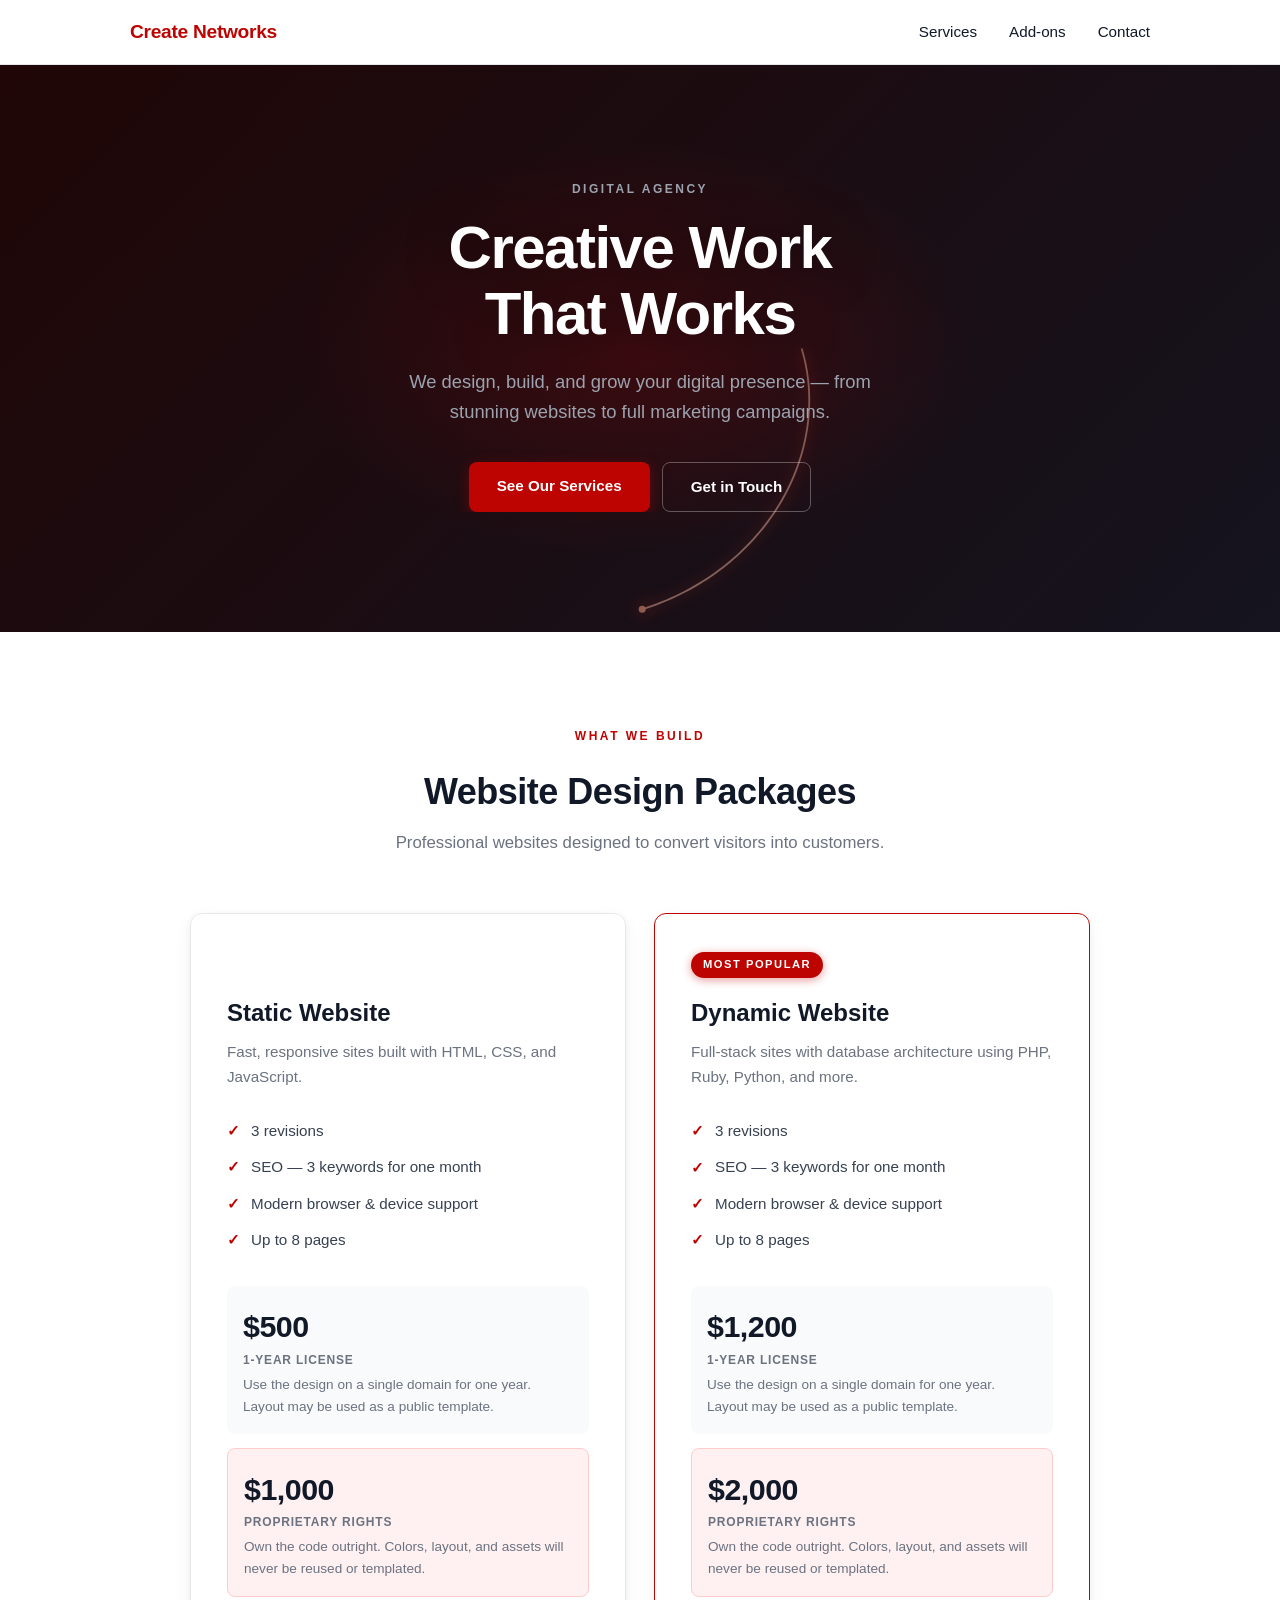
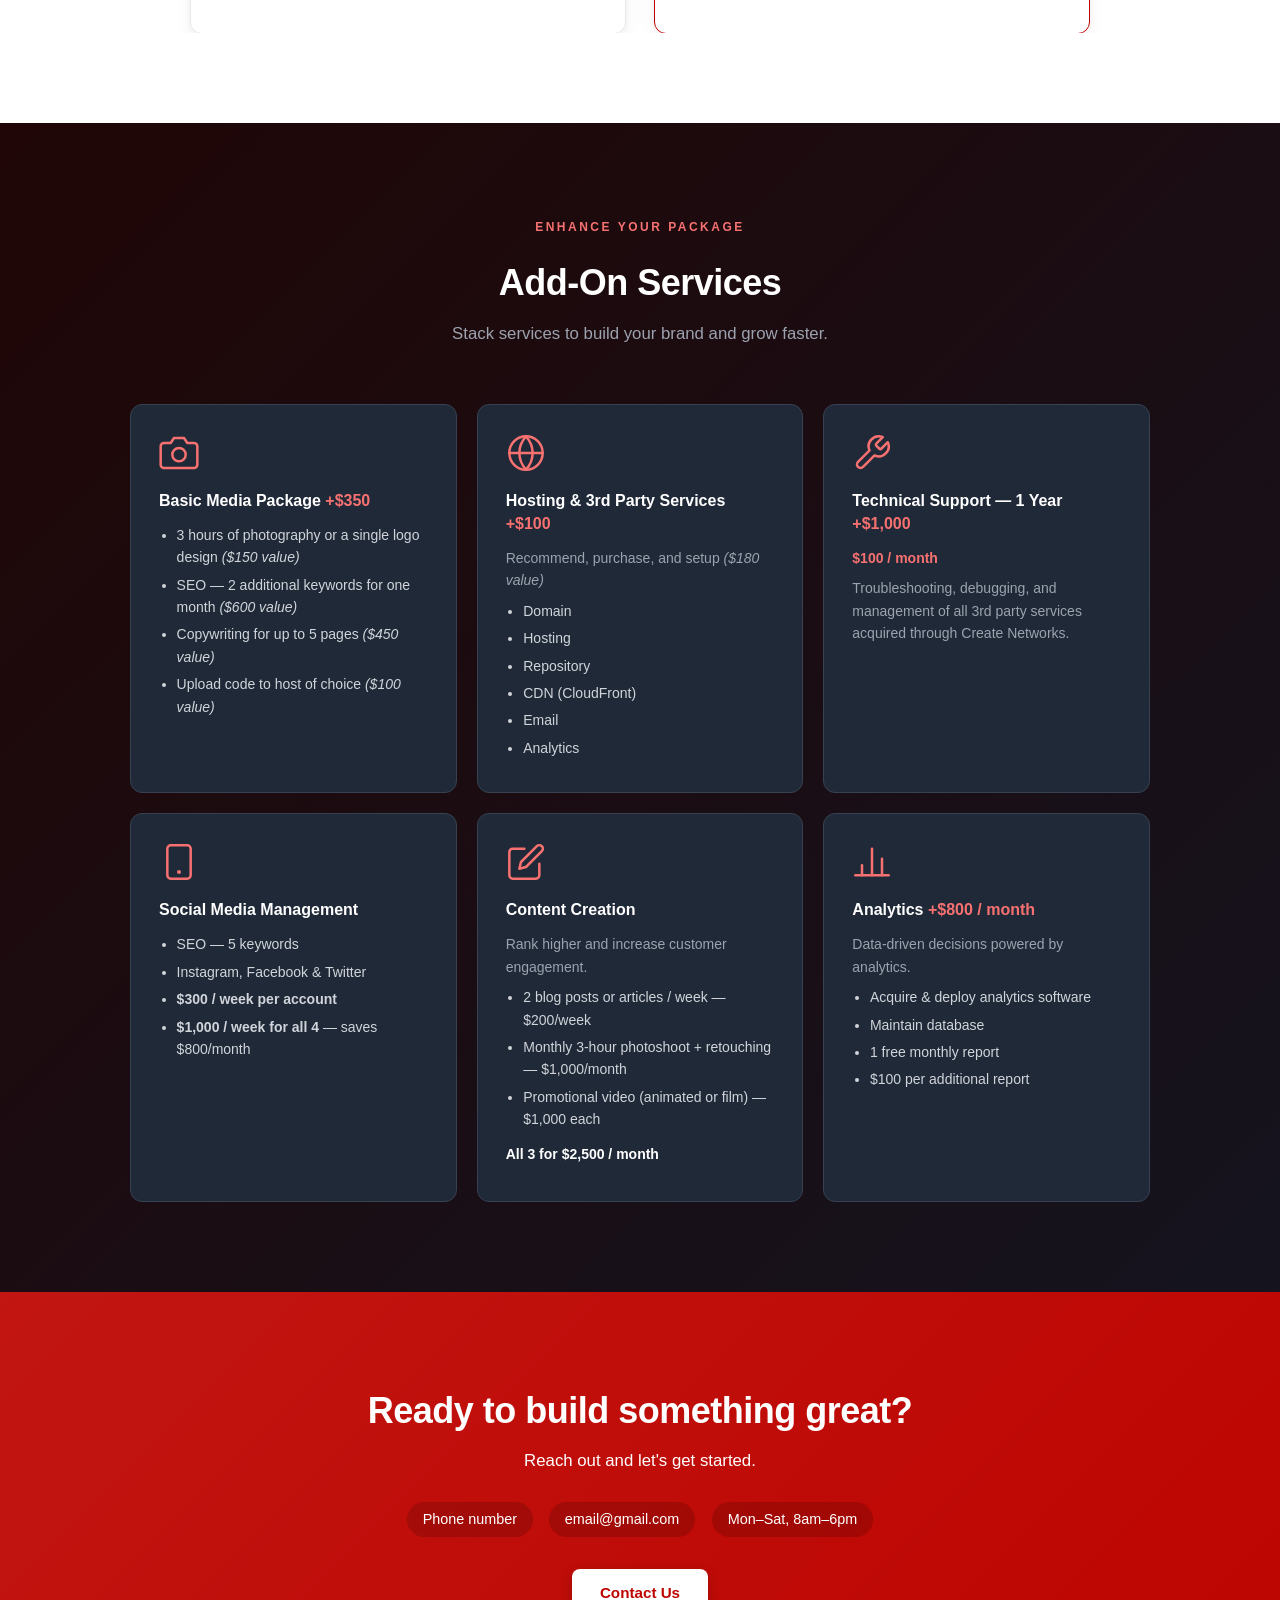
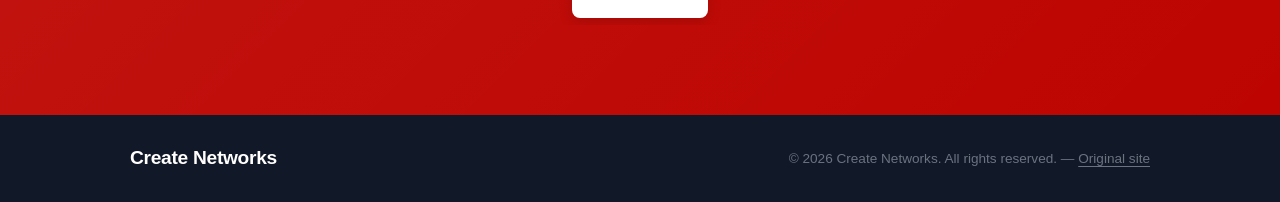
==== index.html @ 80320fed "Add Fibonacci spiral animation to hero and match gradient on add-ons - Canvas spiral draws arc by ar" ====
<!DOCTYPE html>
<html lang="en">

<head>
  <meta charset="UTF-8">
  <meta name="viewport" content="width=device-width, initial-scale=1.0">
  <meta http-equiv="X-UA-Compatible" content="ie=edge">
  <link rel="stylesheet" href="utilities.css">
  <link rel="stylesheet" href="style.css">
  <title>Create Networks</title>
</head>

<body>

  <!-- Nav -->
  <nav class="navbar">
    <div class="container nav-inner">
      <a href="#" class="logo">Create Networks</a>
      <ul class="nav-links">
        <li><a href="#services">Services</a></li>
        <li><a href="#addons">Add-ons</a></li>
        <li><a href="#contact">Contact</a></li>
      </ul>
    </div>
  </nav>

  <!-- Hero -->
  <section class="hero">
    <canvas id="spiral-canvas" aria-hidden="true"></canvas>
    <div class="container hero-inner">
      <p class="eyebrow">Digital Agency</p>
      <h1>Creative Work<br>That Works</h1>
      <p class="hero-sub">We design, build, and grow your digital presence — from stunning websites to full marketing campaigns.</p>
      <div class="hero-actions">
        <a href="#services" class="btn btn-primary">See Our Services</a>
        <a href="#contact" class="btn btn-ghost">Get in Touch</a>
      </div>
    </div>
  </section>

  <!-- Services -->
  <section id="services" class="section">
    <div class="container">
      <div class="section-header reveal">
        <p class="eyebrow red">What We Build</p>
        <h2>Website Design Packages</h2>
        <p class="section-sub">Professional websites designed to convert visitors into customers.</p>
      </div>
      <div class="pricing-grid">

        <div class="pricing-card reveal d1">
          <div class="pricing-badge">Starter</div>
          <h3>Static Website</h3>
          <p class="pricing-desc">Fast, responsive sites built with HTML, CSS, and JavaScript.</p>
          <ul class="feature-list">
            <li>3 revisions</li>
            <li>SEO — 3 keywords for one month</li>
            <li>Modern browser &amp; device support</li>
            <li>Up to 8 pages</li>
          </ul>
          <div class="pricing-options">
            <div class="pricing-option">
              <span class="price">$500</span>
              <span class="price-label">1-Year License</span>
              <p>Use the design on a single domain for one year. Layout may be used as a public template.</p>
            </div>
            <div class="pricing-option highlight">
              <span class="price">$1,000</span>
              <span class="price-label">Proprietary Rights</span>
              <p>Own the code outright. Colors, layout, and assets will never be reused or templated.</p>
            </div>
          </div>
        </div>

        <div class="pricing-card featured-card reveal d2">
          <div class="pricing-badge featured-badge">Most Popular</div>
          <h3>Dynamic Website</h3>
          <p class="pricing-desc">Full-stack sites with database architecture using PHP, Ruby, Python, and more.</p>
          <ul class="feature-list">
            <li>3 revisions</li>
            <li>SEO — 3 keywords for one month</li>
            <li>Modern browser &amp; device support</li>
            <li>Up to 8 pages</li>
          </ul>
          <div class="pricing-options">
            <div class="pricing-option">
              <span class="price">$1,200</span>
              <span class="price-label">1-Year License</span>
              <p>Use the design on a single domain for one year. Layout may be used as a public template.</p>
            </div>
            <div class="pricing-option highlight">
              <span class="price">$2,000</span>
              <span class="price-label">Proprietary Rights</span>
              <p>Own the code outright. Colors, layout, and assets will never be reused or templated.</p>
            </div>
          </div>
        </div>

      </div>
    </div>
  </section>

  <!-- Add-ons -->
  <section id="addons" class="section section-dark">
    <div class="container">
      <div class="section-header reveal">
        <p class="eyebrow muted">Enhance Your Package</p>
        <h2>Add-On Services</h2>
        <p class="section-sub muted">Stack services to build your brand and grow faster.</p>
      </div>
      <div class="addons-grid">

        <div class="addon-card reveal d1">
          <div class="addon-icon">
            <svg xmlns="http://www.w3.org/2000/svg" viewBox="0 0 24 24" fill="none" stroke="currentColor" stroke-width="1.5" stroke-linecap="round" stroke-linejoin="round"><path d="M23 19a2 2 0 0 1-2 2H3a2 2 0 0 1-2-2V8a2 2 0 0 1 2-2h4l2-3h6l2 3h4a2 2 0 0 1 2 2z"/><circle cx="12" cy="13" r="4"/></svg>
          </div>
          <h3>Basic Media Package <span class="addon-price">+$350</span></h3>
          <ul>
            <li>3 hours of photography or a single logo design <em>($150 value)</em></li>
            <li>SEO — 2 additional keywords for one month <em>($600 value)</em></li>
            <li>Copywriting for up to 5 pages <em>($450 value)</em></li>
            <li>Upload code to host of choice <em>($100 value)</em></li>
          </ul>
        </div>

        <div class="addon-card reveal d2">
          <div class="addon-icon">
            <svg xmlns="http://www.w3.org/2000/svg" viewBox="0 0 24 24" fill="none" stroke="currentColor" stroke-width="1.5" stroke-linecap="round" stroke-linejoin="round"><circle cx="12" cy="12" r="10"/><line x1="2" y1="12" x2="22" y2="12"/><path d="M12 2a15.3 15.3 0 0 1 4 10 15.3 15.3 0 0 1-4 10 15.3 15.3 0 0 1-4-10 15.3 15.3 0 0 1 4-10z"/></svg>
          </div>
          <h3>Hosting &amp; 3rd Party Services <span class="addon-price">+$100</span></h3>
          <p>Recommend, purchase, and setup <em>($180 value)</em></p>
          <ul>
            <li>Domain</li>
            <li>Hosting</li>
            <li>Repository</li>
            <li>CDN (CloudFront)</li>
            <li>Email</li>
            <li>Analytics</li>
          </ul>
        </div>

        <div class="addon-card reveal d3">
          <div class="addon-icon">
            <svg xmlns="http://www.w3.org/2000/svg" viewBox="0 0 24 24" fill="none" stroke="currentColor" stroke-width="1.5" stroke-linecap="round" stroke-linejoin="round"><path d="M14.7 6.3a1 1 0 0 0 0 1.4l1.6 1.6a1 1 0 0 0 1.4 0l3.77-3.77a6 6 0 0 1-7.94 7.94l-6.91 6.91a2.12 2.12 0 0 1-3-3l6.91-6.91a6 6 0 0 1 7.94-7.94l-3.76 3.76z"/></svg>
          </div>
          <h3>Technical Support — 1 Year <span class="addon-price">+$1,000</span></h3>
          <p class="addon-note">$100 / month</p>
          <p>Troubleshooting, debugging, and management of all 3rd party services acquired through Create Networks.</p>
        </div>

        <div class="addon-card reveal d4">
          <div class="addon-icon">
            <svg xmlns="http://www.w3.org/2000/svg" viewBox="0 0 24 24" fill="none" stroke="currentColor" stroke-width="1.5" stroke-linecap="round" stroke-linejoin="round"><rect x="5" y="2" width="14" height="20" rx="2" ry="2"/><line x1="12" y1="18" x2="12.01" y2="18" stroke-width="2.5"/></svg>
          </div>
          <h3>Social Media Management</h3>
          <ul>
            <li>SEO — 5 keywords</li>
            <li>Instagram, Facebook &amp; Twitter</li>
            <li><strong>$300 / week per account</strong></li>
            <li><strong>$1,000 / week for all 4</strong> — saves $800/month</li>
          </ul>
        </div>

        <div class="addon-card reveal d5">
          <div class="addon-icon">
            <svg xmlns="http://www.w3.org/2000/svg" viewBox="0 0 24 24" fill="none" stroke="currentColor" stroke-width="1.5" stroke-linecap="round" stroke-linejoin="round"><path d="M11 4H4a2 2 0 0 0-2 2v14a2 2 0 0 0 2 2h14a2 2 0 0 0 2-2v-7"/><path d="M18.5 2.5a2.121 2.121 0 0 1 3 3L12 15l-4 1 1-4 9.5-9.5z"/></svg>
          </div>
          <h3>Content Creation</h3>
          <p>Rank higher and increase customer engagement.</p>
          <ul>
            <li>2 blog posts or articles / week — $200/week</li>
            <li>Monthly 3-hour photoshoot + retouching — $1,000/month</li>
            <li>Promotional video (animated or film) — $1,000 each</li>
          </ul>
          <p class="addon-bundle">All 3 for $2,500 / month</p>
        </div>

        <div class="addon-card reveal d6">
          <div class="addon-icon">
            <svg xmlns="http://www.w3.org/2000/svg" viewBox="0 0 24 24" fill="none" stroke="currentColor" stroke-width="1.5" stroke-linecap="round" stroke-linejoin="round"><line x1="18" y1="20" x2="18" y2="10"/><line x1="12" y1="20" x2="12" y2="4"/><line x1="6" y1="20" x2="6" y2="14"/><line x1="2" y1="20" x2="22" y2="20"/></svg>
          </div>
          <h3>Analytics <span class="addon-price">+$800 / month</span></h3>
          <p>Data-driven decisions powered by analytics.</p>
          <ul>
            <li>Acquire &amp; deploy analytics software</li>
            <li>Maintain database</li>
            <li>1 free monthly report</li>
            <li>$100 per additional report</li>
          </ul>
        </div>

      </div>
    </div>
  </section>

  <!-- Contact CTA -->
  <section id="contact" class="section cta-section">
    <div class="container cta-inner">
      <h2 class="reveal">Ready to build something great?</h2>
      <p class="reveal d1">Reach out and let's get started.</p>
      <div class="contact-chips reveal d2">
        <span>Phone number</span>
        <span>email@gmail.com</span>
        <span>Mon&ndash;Sat, 8am&ndash;6pm</span>
      </div>
      <a href="mailto:email@gmail.com" class="btn btn-white reveal d3">Contact Us</a>
    </div>
  </section>

  <!-- Footer -->
  <footer class="footer">
    <div class="container footer-inner">
      <span class="logo">Create Networks</span>
      <p>&copy; 2026 Create Networks. All rights reserved. &mdash; <a href="original.html" class="footer-link">Original site</a></p>
    </div>
  </footer>

  <script>
    // Scroll reveal
    const revealObs = new IntersectionObserver((entries) => {
      entries.forEach(e => {
        if (e.isIntersecting) {
          e.target.classList.add('visible');
          revealObs.unobserve(e.target);
        }
      });
    }, { threshold: 0.1, rootMargin: '0px 0px -40px 0px' });
    document.querySelectorAll('.reveal').forEach(el => revealObs.observe(el));

    // Navbar shadow on scroll
    const navbar = document.querySelector('.navbar');
    window.addEventListener('scroll', () => {
      navbar.classList.toggle('scrolled', window.scrollY > 20);
    }, { passive: true });

    // 3D tilt + shine on pricing cards
    document.querySelectorAll('.pricing-card').forEach(card => {
      card.addEventListener('mousemove', e => {
        const r = card.getBoundingClientRect();
        const x = (e.clientX - r.left) / r.width;
        const y = (e.clientY - r.top) / r.height;
        card.style.setProperty('--rx', `${(y - 0.5) * -10}deg`);
        card.style.setProperty('--ry', `${(x - 0.5) * 10}deg`);
        card.style.setProperty('--mx', `${x * 100}%`);
        card.style.setProperty('--my', `${y * 100}%`);
      });
      card.addEventListener('mouseleave', () => {
        card.style.setProperty('--rx', '0deg');
        card.style.setProperty('--ry', '0deg');
      });
    });

    // Fibonacci spiral
    (function () {
      const canvas = document.getElementById('spiral-canvas');
      if (!canvas) return;
      const ctx = canvas.getContext('2d');
      const PHI  = 1.6180339887;
      const STEP = Math.PI / 2; // one Fibonacci arc = quarter turn
      const FADE_ARCS = 6;      // fade out over this many arcs

      let W, H, cx, cy;
      function resize() {
        W = canvas.width  = canvas.offsetWidth;
        H = canvas.height = canvas.offsetHeight;
        cx = W / 2;
        cy = H / 2;
      }
      resize();
      window.addEventListener('resize', resize);

      let drawn = 0;
      let last  = null;

      function frame(ts) {
        if (!last) last = ts;
        drawn += (ts - last) / 1000 * 0.75; // radians per second
        last = ts;

        ctx.clearRect(0, 0, W, H);

        const maxR = Math.min(W, H) * 0.46;
        // Scale so the current tip always sits at maxR
        const BASE = maxR / Math.pow(PHI, drawn / STEP);

        // Only draw the last ~14 arcs (the rest are too small to see)
        const sLast  = Math.floor(drawn / STEP);
        const sFirst = Math.max(0, sLast - 14);

        for (let s = sFirst; s <= sLast; s++) {
          const t0 = s * STEP;
          const t1 = Math.min((s + 1) * STEP, drawn);
          if (t0 >= t1) continue;

          const age     = drawn - t0;
          const fade    = Math.max(0, 1 - age / (FADE_ARCS * STEP));
          const isNewest = s === sLast;

          // Build path
          ctx.beginPath();
          const pts = isNewest ? 80 : 40;
          for (let i = 0; i <= pts; i++) {
            const t = t0 + (t1 - t0) * (i / pts);
            const r = BASE * Math.pow(PHI, t / STEP);
            const x = cx + r * Math.cos(t);
            const y = cy + r * Math.sin(t);
            i === 0 ? ctx.moveTo(x, y) : ctx.lineTo(x, y);
          }

          if (isNewest) {
            ctx.shadowColor = 'rgba(255, 90, 60, 0.9)';
            ctx.shadowBlur  = 14;
            ctx.strokeStyle = `rgba(255, 190, 170, ${fade})`;
            ctx.lineWidth   = 1.8;
          } else {
            ctx.shadowBlur  = 0;
            ctx.strokeStyle = `rgba(255, 255, 255, ${fade * 0.45})`;
            ctx.lineWidth   = Math.max(0.3, 1.4 * fade);
          }
          ctx.stroke();
          ctx.shadowBlur = 0;
        }

        // Glowing tip dot
        const tipX = cx + maxR * Math.cos(drawn);
        const tipY = cy + maxR * Math.sin(drawn);
        ctx.beginPath();
        ctx.arc(tipX, tipY, 3.5, 0, Math.PI * 2);
        ctx.fillStyle   = 'rgba(255, 160, 130, 0.95)';
        ctx.shadowColor = 'rgba(255, 80, 50, 1)';
        ctx.shadowBlur  = 18;
        ctx.fill();
        ctx.shadowBlur = 0;

        requestAnimationFrame(frame);
      }

      requestAnimationFrame(frame);
    })();

    // Button ripple
    document.querySelectorAll('.btn').forEach(btn => {
      btn.addEventListener('click', e => {
        const r = btn.getBoundingClientRect();
        const size = Math.max(r.width, r.height);
        const ripple = document.createElement('span');
        ripple.classList.add('ripple');
        Object.assign(ripple.style, {
          width:  size + 'px',
          height: size + 'px',
          left:   (e.clientX - r.left - size / 2) + 'px',
          top:    (e.clientY - r.top  - size / 2) + 'px',
        });
        btn.appendChild(ripple);
        setTimeout(() => ripple.remove(), 600);
      });
    });
  </script>

</body>
</html>
---- utilities.css ----
.container {
  margin: 0 auto;
  max-width: 1100px;
  overflow: auto;
  padding: 0 40px;
}

.card {
  background-color: #fff;
  color: #333;
  border-radius: 10px;
  box-shadow: 0 3px 10px rgba(0, 0, 0, 0.2);
  padding: 20px;
  margin: 10px;
}

.btn {
  display: inline-block;
  padding: 10px 30px;
  cursor: pointer;
  background-color: var(--primary-color);
  color: #fff;
  border: none;
  border-radius: 5px;
}

.btn-outline {
  background-color: transparent;
  border: 1px #fff solid;
}

.btn:hover {
  transform: scale(0.98);
}

/* Backgrounds and colored buttons */
.bg-primary,
.btn-primary {
  background-color: var(--primary-color);
  color: #fff;
}

.bg-secondary,
.btn-secondary {
  background-color: var(--secondary-color);
  color: #fff;
}

.bg-dark,
.btn-dark {
  background-color: var(--dark-color);
  color: #fff;
}

.bg-light,
.btn-light {
  background-color: var(--light-color);
  color: #333;
}

.bg-primary a,
.btn-primary a,
.bg-secondary a,
.btn-secondary a,
.bg-dark a,
.btn-dark a {
  color: #fff;
}

/* Text Colors */
.text-primary {
  color: var(--primary-color);
}

.text-secondary {
  color: var(--secondary-color);
}

.text-dark {
  color: var(--dark-color);
}

.text-light {
  color: var(--light-color);
}

/* Text Sizes */
.lead {
  font-size: 20px;
}

.sm {
  font-size: 1rem;
}

.md {
  font-size: 2rem;
}

.lg {
  font-size: 3rem;
}

.xl {
  font-size: 4rem;
}

.text-center {
  text-align: center;
}

/* Alert */
.alert {
  background-color: var(--light-color);
  padding: 10px 20px;
  font-weight: bold;
  margin: 15px 0;
}

.alert i {
  margin-right: 10px;
}

.alert-success {
  background-color: var(--success-color);
  color: #fff;
}

.alert-error {
  background-color: var(--error-color);
  color: #fff;
}

.flex {
  display: flex;
  justify-content: center;
  align-items: center;
  height: 100%;
}

.grid {
  display: grid;
  grid-template-columns: repeat(2, 1fr);
  gap: 20px;
  justify-content: center;
  align-items: center;
  height: 100%;
}

.grid-3 {
  grid-template-columns: repeat(3, 1fr);
}

/* Margin */
.my-1 {
  margin: 1rem 0;
}

.my-2 {
  margin: 1.5rem 0;
}

.my-3 {
  margin: 2rem 0;
}

.my-4 {
  margin: 3rem 0;
}

.my-5 {
  margin: 4rem 0;
}

.mx-1 {
  margin: 0 1rem;
}

.mx-2 {
  margin: 0 1.5rem;
}

.mx-3 {
  margin: 0 2rem;
}

.mx-4 {
  margin: 0 3rem;
}

.mx-5 {
  margin: 0 4rem;
}

.m-1 {
  margin: 1rem;
}

.m-2 {
  margin: 1.5rem;
}

.m-3 {
  margin: 2rem;
}

.m-4 {
  margin: 3rem;
}

.m-5 {
  margin: 4rem;
}

/* Padding */
.py-1 {
  padding: 1rem 0;
}

.py-2 {
  padding: 1.5rem 0;
}

.py-3 {
  padding: 2rem 0;
}

.py-4 {
  padding: 3rem 0;
}

.py-5 {
  padding: 4rem 0;
}

.px-1 {
  padding: 0 1rem;
}

.px-2 {
  padding: 0 1.5rem;
}

.px-3 {
  padding: 0 2rem;
}

.px-4 {
  padding: 0 3rem;
}

.px-5 {
  padding: 0 4rem;
}

.p-1 {
  padding: 1rem;
}

.p-2 {
  padding: 1.5rem;
}

.p-3 {
  padding: 2rem;
}

.p-4 {
  padding: 3rem;
}

.p-5 {
  padding: 4rem;
}
---- style.css ----
:root {
  --primary: #bd0400;
  --primary-dark: #8c0300;
  --dark: #111827;
  --dark-2: #1f2937;
  --dark-3: #374151;
  --gray: #6b7280;
  --gray-light: #9ca3af;
  --border: #e5e7eb;
  --light: #f9fafb;
  --white: #fff;
  --radius: 12px;
}

* {
  padding: 0;
  margin: 0;
  box-sizing: border-box;
}

body {
  font-family: -apple-system, BlinkMacSystemFont, 'Segoe UI', Roboto, sans-serif;
  background: var(--white);
  color: var(--dark);
  line-height: 1.6;
}

a { text-decoration: none; }
ul { list-style: none; }

/* ── Scroll Reveal ───────────────────────────────── */
.reveal {
  opacity: 0;
  transform: translateY(32px);
  transition: opacity 0.65s cubic-bezier(0.16, 1, 0.3, 1),
              transform 0.65s cubic-bezier(0.16, 1, 0.3, 1);
}
.reveal.visible { opacity: 1; transform: none; }
.d1 { transition-delay: 0.08s; }
.d2 { transition-delay: 0.16s; }
.d3 { transition-delay: 0.24s; }
.d4 { transition-delay: 0.32s; }
.d5 { transition-delay: 0.40s; }
.d6 { transition-delay: 0.48s; }

/* ── Navbar ─────────────────────────────────────── */
.navbar {
  position: sticky;
  top: 0;
  z-index: 100;
  background: rgba(255, 255, 255, 0.85);
  backdrop-filter: blur(12px);
  -webkit-backdrop-filter: blur(12px);
  border-bottom: 1px solid var(--border);
  transition: box-shadow 0.3s ease;
}
.navbar.scrolled {
  box-shadow: 0 4px 24px rgba(0, 0, 0, 0.08);
}

.nav-inner {
  display: flex;
  align-items: center;
  justify-content: space-between;
  height: 64px;
}

.logo {
  font-size: 1.2rem;
  font-weight: 700;
  color: var(--primary);
  letter-spacing: -0.3px;
}

.nav-links {
  display: flex;
  gap: 2rem;
  list-style: none;
}

.nav-links a {
  color: var(--dark);
  font-weight: 500;
  font-size: 0.95rem;
  position: relative;
  transition: color 0.2s;
}

.nav-links a::after {
  content: '';
  position: absolute;
  bottom: -3px;
  left: 0;
  width: 0;
  height: 2px;
  background: var(--primary);
  transition: width 0.25s ease;
}

.nav-links a:hover { color: var(--primary); }
.nav-links a:hover::after { width: 100%; }

/* ── Hero ────────────────────────────────────────── */
@keyframes gradientFlow {
  0%   { background-position: 0% 50%; }
  50%  { background-position: 100% 50%; }
  100% { background-position: 0% 50%; }
}

@keyframes heroFadeUp {
  from { opacity: 0; transform: translateY(40px); }
  to   { opacity: 1; transform: none; }
}

@keyframes float {
  0%, 100% { transform: translateY(0); }
  50%       { transform: translateY(-7px); }
}

.hero {
  background: linear-gradient(-45deg, #0f172a, #1a0505, #111827, #200606);
  background-size: 400% 400%;
  animation: gradientFlow 10s ease infinite;
  color: var(--white);
  padding: 110px 20px 120px;
  text-align: center;
  position: relative;
  overflow: hidden;
}

.hero::before {
  content: '';
  position: absolute;
  top: 50%;
  left: 50%;
  transform: translate(-50%, -50%);
  width: 700px;
  height: 420px;
  background: radial-gradient(ellipse, rgba(189, 4, 0, 0.2) 0%, transparent 70%);
  pointer-events: none;
  z-index: 1;
}

.hero-inner {
  max-width: 680px;
  margin: 0 auto;
  position: relative;
  z-index: 2;
}

.eyebrow {
  display: inline-block;
  text-transform: uppercase;
  font-size: 0.75rem;
  font-weight: 700;
  letter-spacing: 2.5px;
  color: var(--gray-light);
  margin-bottom: 1rem;
}
.eyebrow.red   { color: var(--primary); }
.eyebrow.muted { color: #f87171; }

.hero .eyebrow  { animation: heroFadeUp 0.7s cubic-bezier(0.16, 1, 0.3, 1) 0.10s both; }
.hero h1        { animation: heroFadeUp 0.7s cubic-bezier(0.16, 1, 0.3, 1) 0.25s both; }
.hero .hero-sub { animation: heroFadeUp 0.7s cubic-bezier(0.16, 1, 0.3, 1) 0.40s both; }
.hero-actions   { animation: heroFadeUp 0.7s cubic-bezier(0.16, 1, 0.3, 1) 0.55s both; }

.hero h1 {
  font-size: 3.75rem;
  font-weight: 800;
  line-height: 1.1;
  letter-spacing: -1.5px;
  margin-bottom: 1.25rem;
  text-shadow: 0 2px 40px rgba(0, 0, 0, 0.5);
}

.hero-sub {
  font-size: 1.15rem;
  color: var(--gray-light);
  max-width: 500px;
  margin: 0 auto 2.25rem;
}

.hero-actions {
  display: flex;
  gap: 12px;
  justify-content: center;
  flex-wrap: wrap;
}

/* ── Buttons ─────────────────────────────────────── */
.btn {
  display: inline-block;
  padding: 12px 28px;
  border-radius: 8px;
  font-weight: 600;
  font-size: 0.95rem;
  cursor: pointer;
  transition: all 0.2s;
  border: none;
  position: relative;
  overflow: hidden;
}

.btn .ripple {
  position: absolute;
  border-radius: 50%;
  background: rgba(255, 255, 255, 0.35);
  transform: scale(0);
  animation: rippleAnim 0.55s linear;
  pointer-events: none;
}

@keyframes rippleAnim {
  to { transform: scale(4); opacity: 0; }
}

.btn-primary {
  background: var(--primary);
  color: var(--white);
  box-shadow: 0 4px 14px rgba(189, 4, 0, 0.4);
}
.btn-primary:hover {
  background: var(--primary-dark);
  transform: translateY(-2px);
  box-shadow: 0 8px 22px rgba(189, 4, 0, 0.5);
}

.btn-ghost {
  background: transparent;
  color: var(--white);
  border: 1px solid rgba(255, 255, 255, 0.3);
}
.btn-ghost:hover {
  border-color: var(--white);
  background: rgba(255, 255, 255, 0.08);
  transform: translateY(-2px);
}

.btn-white {
  background: var(--white);
  color: var(--primary);
  box-shadow: 0 4px 14px rgba(0, 0, 0, 0.15);
}
.btn-white:hover {
  background: #f3f4f6;
  transform: translateY(-2px);
  box-shadow: 0 8px 22px rgba(0, 0, 0, 0.2);
}

/* ── Sections ────────────────────────────────────── */
.section { padding: 90px 20px; }

.section-dark {
  background: linear-gradient(-45deg, #0f172a, #1a0505, #111827, #200606);
  background-size: 400% 400%;
  animation: gradientFlow 12s ease infinite;
  color: var(--white);
}

#spiral-canvas {
  position: absolute;
  inset: 0;
  width: 100%;
  height: 100%;
  pointer-events: none;
  z-index: 0;
  opacity: 0.55;
}

.section-header {
  text-align: center;
  margin-bottom: 56px;
}

.section-header h2 {
  font-size: 2.25rem;
  font-weight: 700;
  letter-spacing: -0.5px;
  margin-bottom: 0.6rem;
}

.section-sub { color: var(--gray); font-size: 1.05rem; }
.section-sub.muted { color: var(--gray-light); }

/* ── Pricing ─────────────────────────────────────── */
.pricing-grid {
  display: grid;
  grid-template-columns: repeat(2, 1fr);
  gap: 28px;
  max-width: 900px;
  margin: 0 auto;
  perspective: 1200px;
}

.pricing-card {
  border: 1px solid var(--border);
  border-radius: var(--radius);
  padding: 36px;
  position: relative;
  transform-style: preserve-3d;
  transform: perspective(1200px) rotateX(var(--rx, 0deg)) rotateY(var(--ry, 0deg));
  transition: box-shadow 0.3s ease;
  will-change: transform;
  box-shadow:
    0 2px 8px rgba(0, 0, 0, 0.06),
    0 8px 24px rgba(0, 0, 0, 0.04);
}

/* shine overlay follows mouse */
.pricing-card::after {
  content: '';
  position: absolute;
  inset: 0;
  border-radius: var(--radius);
  background: radial-gradient(
    circle at var(--mx, 50%) var(--my, 50%),
    rgba(255, 255, 255, 0.12) 0%,
    transparent 55%
  );
  opacity: 0;
  transition: opacity 0.3s;
  pointer-events: none;
  z-index: 1;
}
.pricing-card:hover::after { opacity: 1; }

.pricing-card:hover {
  box-shadow:
    0 8px 30px rgba(0, 0, 0, 0.1),
    0 30px 60px rgba(0, 0, 0, 0.08);
}

@keyframes borderGlow {
  0%, 100% { box-shadow: 0 0 0 2px var(--primary), 0 8px 30px rgba(189,4,0,0.15), 0 30px 60px rgba(189,4,0,0.08); }
  50%       { box-shadow: 0 0 0 2px var(--primary), 0 8px 40px rgba(189,4,0,0.35), 0 30px 60px rgba(189,4,0,0.14); }
}

.featured-card {
  border-color: var(--primary);
  animation: borderGlow 3s ease-in-out infinite;
}

.pricing-badge {
  display: inline-block;
  background: var(--light);
  color: var(--gray);
  font-size: 0.7rem;
  font-weight: 700;
  text-transform: uppercase;
  letter-spacing: 1.5px;
  padding: 4px 12px;
  border-radius: 999px;
  margin-bottom: 1rem;
}

.featured-badge {
  background: var(--primary);
  color: var(--white);
  box-shadow: 0 2px 10px rgba(189, 4, 0, 0.4);
  animation: float 3s ease-in-out infinite;
}

.pricing-card h3 {
  font-size: 1.5rem;
  font-weight: 700;
  margin-bottom: 0.5rem;
  position: relative;
  z-index: 2;
}

.pricing-desc {
  color: var(--gray);
  font-size: 0.95rem;
  margin-bottom: 1.5rem;
  position: relative;
  z-index: 2;
}

.feature-list {
  list-style: none;
  margin-bottom: 1.75rem;
  position: relative;
  z-index: 2;
}

.feature-list li {
  padding: 6px 0 6px 1.5rem;
  position: relative;
  color: #374151;
  font-size: 0.95rem;
}

.feature-list li::before {
  content: '✓';
  position: absolute;
  left: 0;
  color: var(--primary);
  font-weight: 700;
}

.pricing-options {
  display: flex;
  flex-direction: column;
  gap: 14px;
  position: relative;
  z-index: 2;
}

.pricing-option {
  background: var(--light);
  border-radius: 8px;
  padding: 16px;
  transition: transform 0.2s ease;
}
.pricing-option:hover { transform: translateX(4px); }

.pricing-option.highlight {
  background: #fff1f1;
  border: 1px solid #fecaca;
}

.price {
  display: block;
  font-size: 1.9rem;
  font-weight: 800;
  color: var(--dark);
  letter-spacing: -0.5px;
}

.price-label {
  display: block;
  font-size: 0.75rem;
  font-weight: 700;
  text-transform: uppercase;
  letter-spacing: 0.8px;
  color: var(--gray);
  margin-bottom: 4px;
}

.pricing-option p {
  font-size: 0.85rem;
  color: var(--gray);
  margin-top: 4px;
}

/* ── Add-ons ─────────────────────────────────────── */
.addons-grid {
  display: grid;
  grid-template-columns: repeat(3, 1fr);
  gap: 20px;
}

.addon-card {
  background: var(--dark-2);
  border: 1px solid var(--dark-3);
  border-radius: var(--radius);
  padding: 28px;
  position: relative;
  overflow: hidden;
  transition: transform 0.35s cubic-bezier(0.16, 1, 0.3, 1),
              border-color 0.3s ease,
              box-shadow 0.3s ease;
}

/* light sweep on hover */
.addon-card::before {
  content: '';
  position: absolute;
  top: 0;
  left: -100%;
  width: 60%;
  height: 100%;
  background: linear-gradient(90deg, transparent, rgba(255, 255, 255, 0.05), transparent);
  transition: left 0.5s ease;
  pointer-events: none;
}
.addon-card:hover::before { left: 150%; }

.addon-card:hover {
  transform: translateY(-6px);
  border-color: rgba(248, 113, 113, 0.4);
  box-shadow: 0 20px 40px rgba(0, 0, 0, 0.35), 0 0 0 1px rgba(248, 113, 113, 0.15);
}

.addon-icon {
  width: 40px;
  height: 40px;
  margin-bottom: 1rem;
  color: #f87171;
  transition: transform 0.3s ease, color 0.3s ease;
}
.addon-card:hover .addon-icon {
  transform: scale(1.15) rotate(-5deg);
  color: #fca5a5;
}
.addon-icon svg { width: 40px; height: 40px; }

.addon-card h3 {
  font-size: 1rem;
  font-weight: 600;
  line-height: 1.45;
  margin-bottom: 0.75rem;
}
.addon-price { color: #f87171; }

.addon-card ul {
  list-style: disc;
  padding-left: 1.1rem;
  margin-top: 0.5rem;
}
.addon-card li {
  color: #d1d5db;
  font-size: 0.875rem;
  margin: 5px 0;
}
.addon-card p {
  color: var(--gray-light);
  font-size: 0.875rem;
  margin-bottom: 0.5rem;
}
.addon-note   { color: #f87171 !important; font-weight: 600; }
.addon-bundle { margin-top: 0.75rem !important; color: var(--white) !important; font-weight: 600; }

/* ── CTA ─────────────────────────────────────────── */
.cta-section {
  background: var(--primary);
  color: var(--white);
  text-align: center;
  position: relative;
  overflow: hidden;
}

.cta-section::before {
  content: '';
  position: absolute;
  inset: 0;
  background: linear-gradient(135deg, rgba(255,255,255,0.07) 0%, transparent 50%, rgba(255,255,255,0.07) 100%);
  background-size: 200% 200%;
  animation: gradientFlow 6s ease infinite;
  pointer-events: none;
}

.cta-inner { position: relative; }

.cta-inner h2 {
  font-size: 2.25rem;
  font-weight: 700;
  letter-spacing: -0.5px;
  margin-bottom: 0.5rem;
}
.cta-inner > p {
  opacity: 0.85;
  font-size: 1.05rem;
  margin-bottom: 1.75rem;
}

.contact-chips {
  display: flex;
  justify-content: center;
  gap: 1rem;
  margin-bottom: 2rem;
  flex-wrap: wrap;
}
.contact-chips span {
  background: rgba(0, 0, 0, 0.15);
  padding: 6px 16px;
  border-radius: 999px;
  font-size: 0.9rem;
  backdrop-filter: blur(4px);
  transition: background 0.2s, transform 0.2s;
}
.contact-chips span:hover {
  background: rgba(0, 0, 0, 0.28);
  transform: translateY(-2px);
}

/* ── Footer ──────────────────────────────────────── */
.footer {
  background: var(--dark);
  color: var(--gray);
  padding: 28px 20px;
}
.footer-inner {
  display: flex;
  align-items: center;
  justify-content: space-between;
}
.footer .logo { color: var(--white); }
.footer p { font-size: 0.85rem; }
.footer-link {
  color: var(--gray);
  text-decoration: underline;
  text-underline-offset: 3px;
  transition: color 0.2s;
}
.footer-link:hover { color: var(--white); }

/* ── Responsive ──────────────────────────────────── */
@media (max-width: 900px) {
  .addons-grid { grid-template-columns: repeat(2, 1fr); }
}

@media (max-width: 640px) {
  .hero h1 { font-size: 2.5rem; }
  .pricing-grid, .addons-grid { grid-template-columns: 1fr; }
  .nav-links { display: none; }
  .footer-inner { flex-direction: column; gap: 8px; text-align: center; }
}
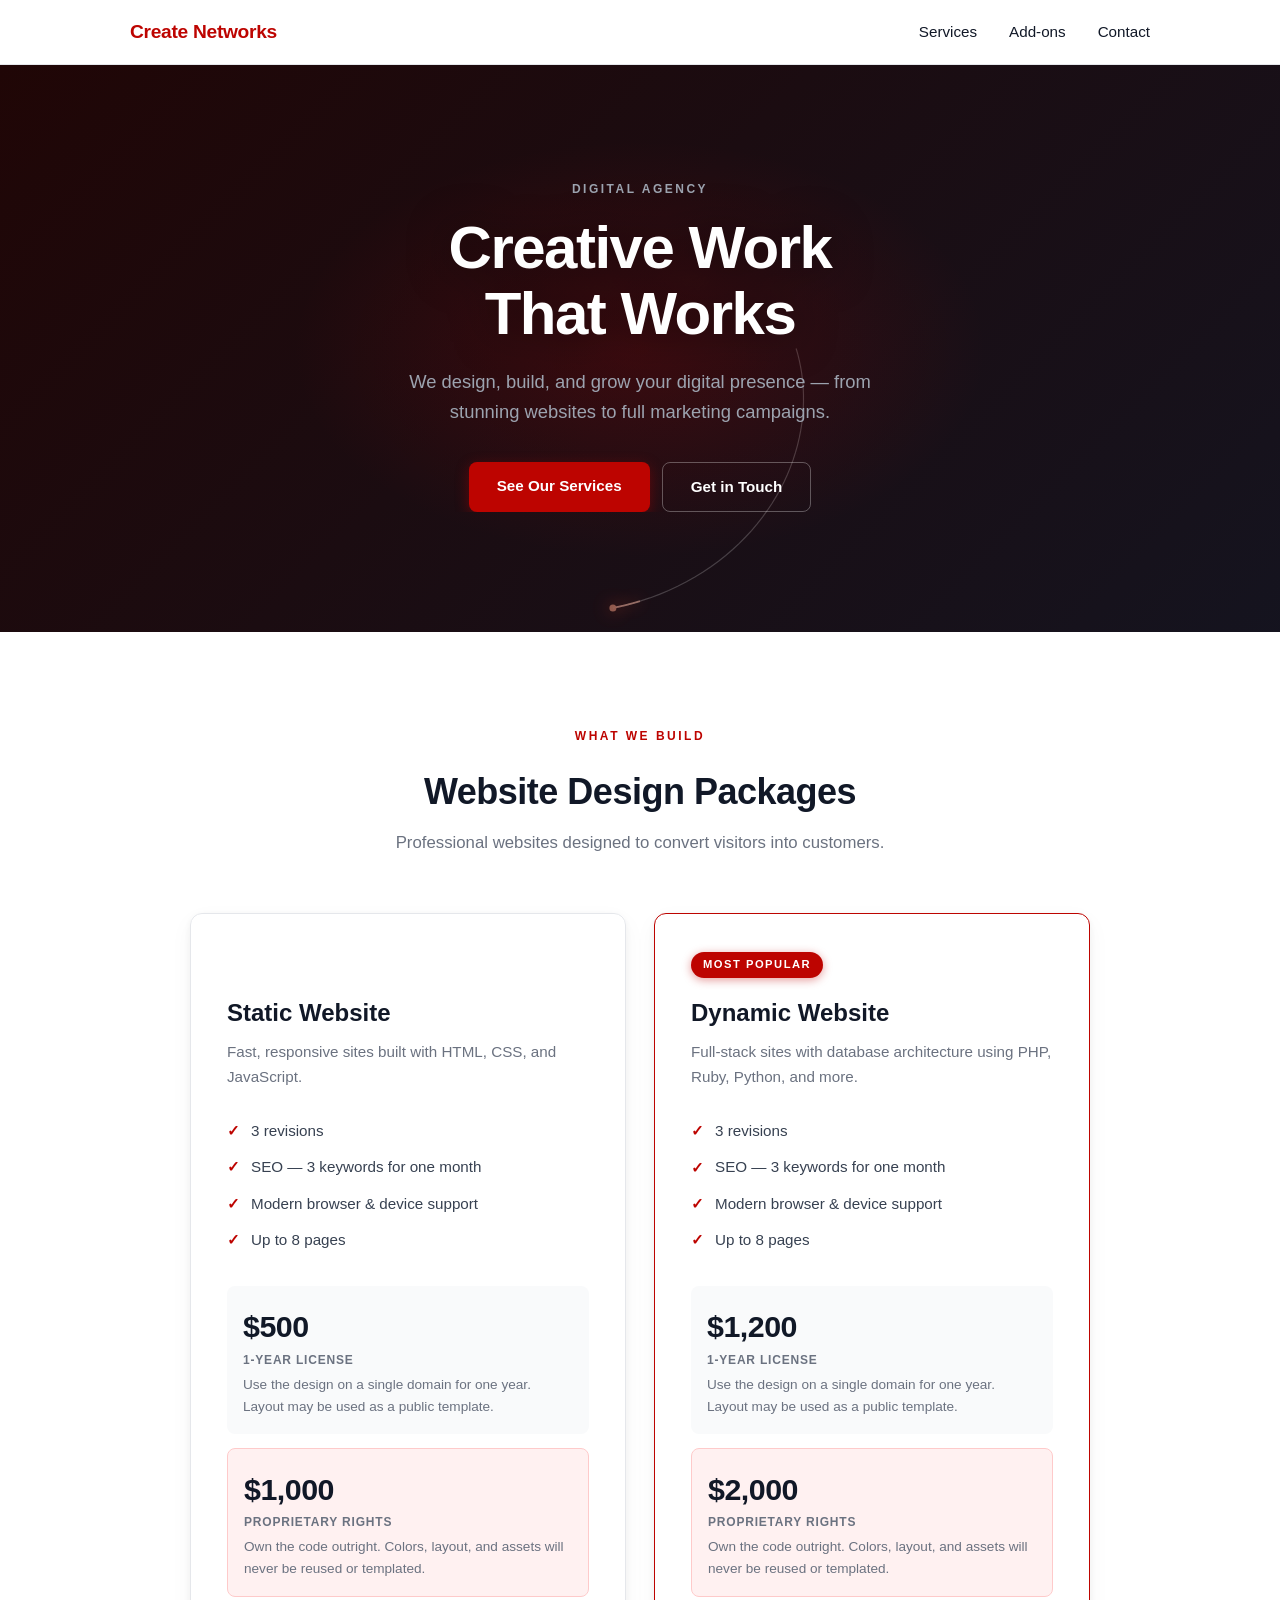
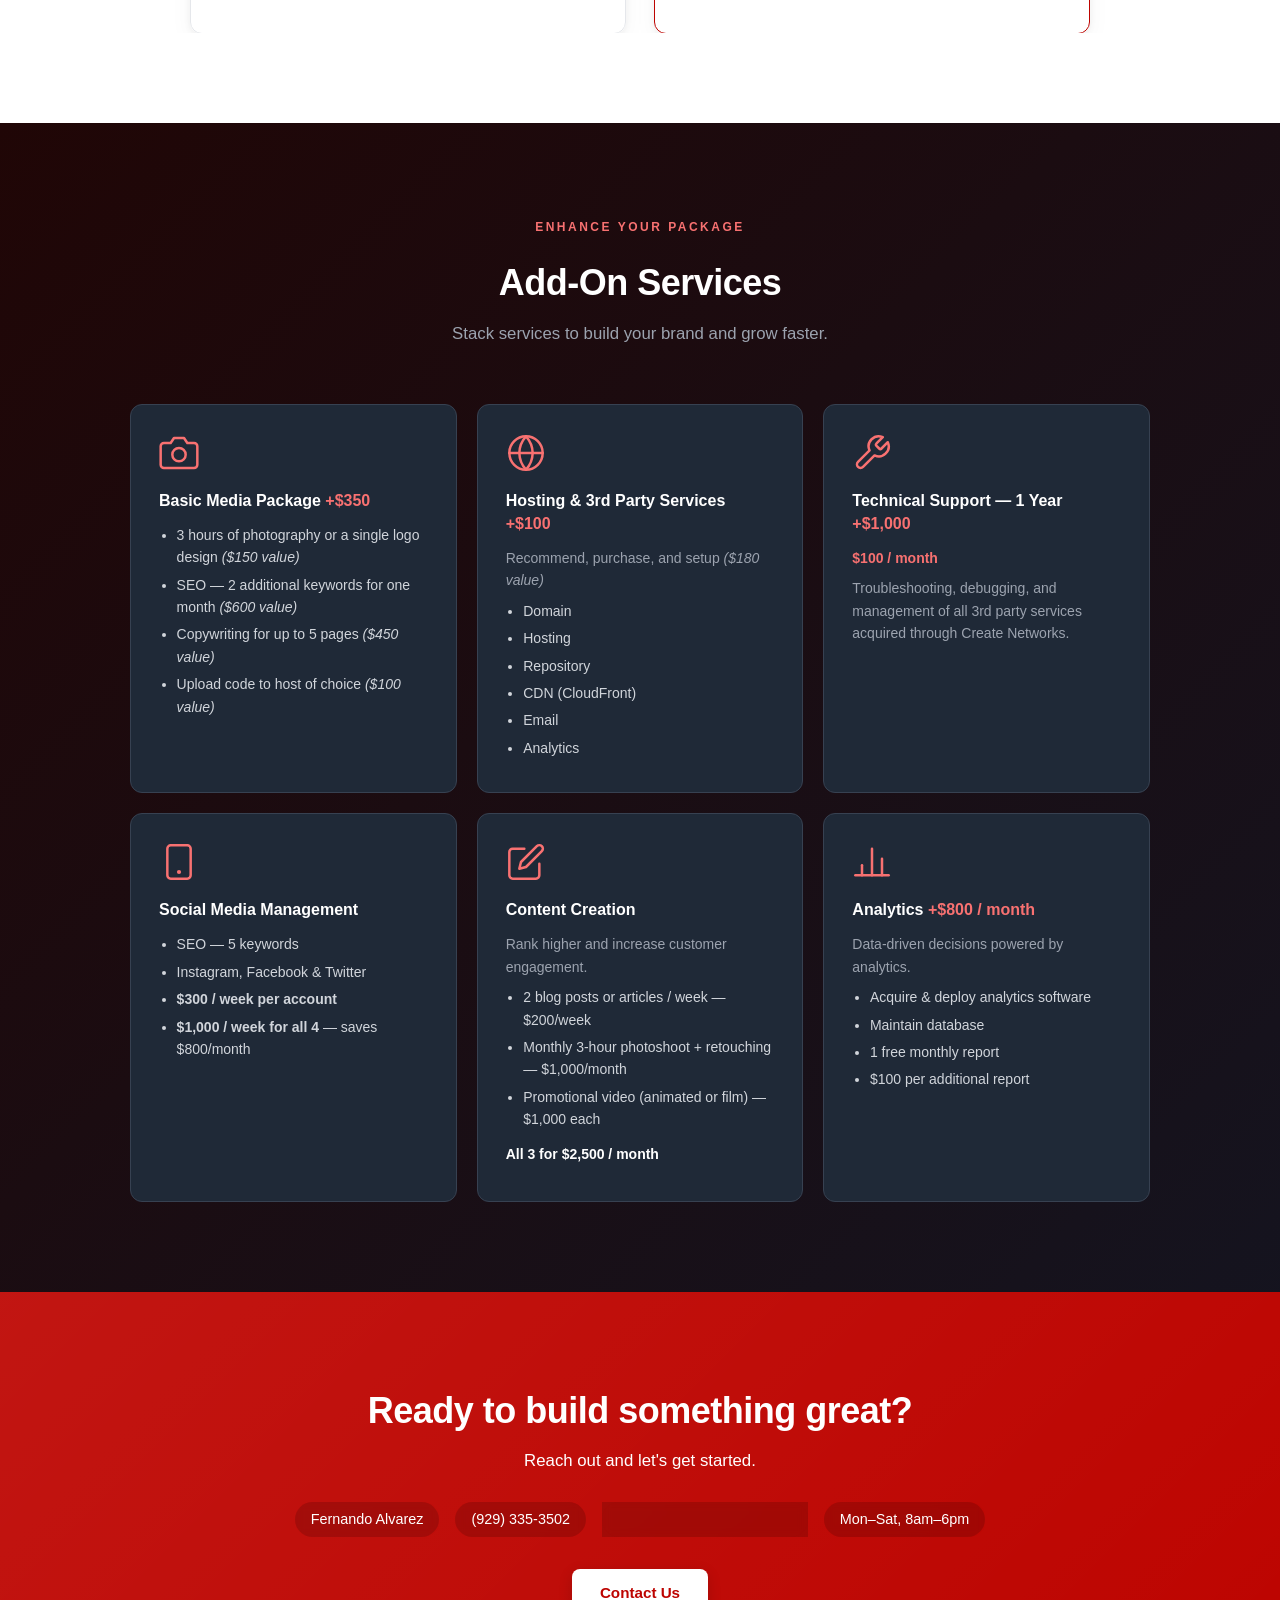
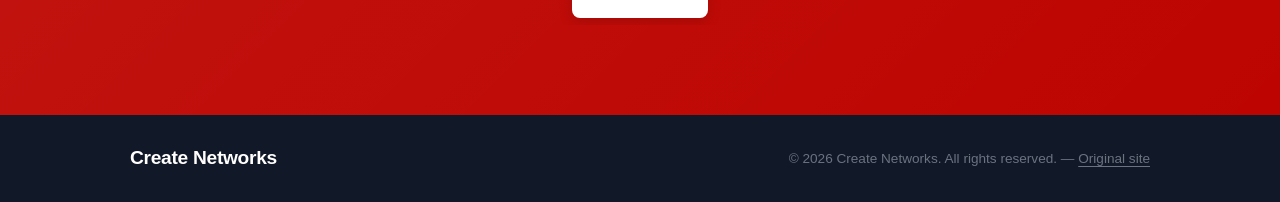
==== commit aa8c0bed: "Add contact info: Fernando Alvarez, phone, and email https://claude.ai/code/session_01MD92HNwz9ngKct" ====
--- a/index.html
+++ b/index.html
@@ -199,11 +199,12 @@
       <h2 class="reveal">Ready to build something great?</h2>
       <p class="reveal d1">Reach out and let's get started.</p>
       <div class="contact-chips reveal d2">
-        <span>Phone number</span>
-        <span>email@gmail.com</span>
+        <span>Fernando Alvarez</span>
+        <span>(929) 335-3502</span>
+        <span>arfernando824@gmail.com</span>
         <span>Mon&ndash;Sat, 8am&ndash;6pm</span>
       </div>
-      <a href="mailto:email@gmail.com" class="btn btn-white reveal d3">Contact Us</a>
+      <a href="mailto:arfernando824@gmail.com" class="btn btn-white reveal d3">Contact Us</a>
     </div>
   </section>
 
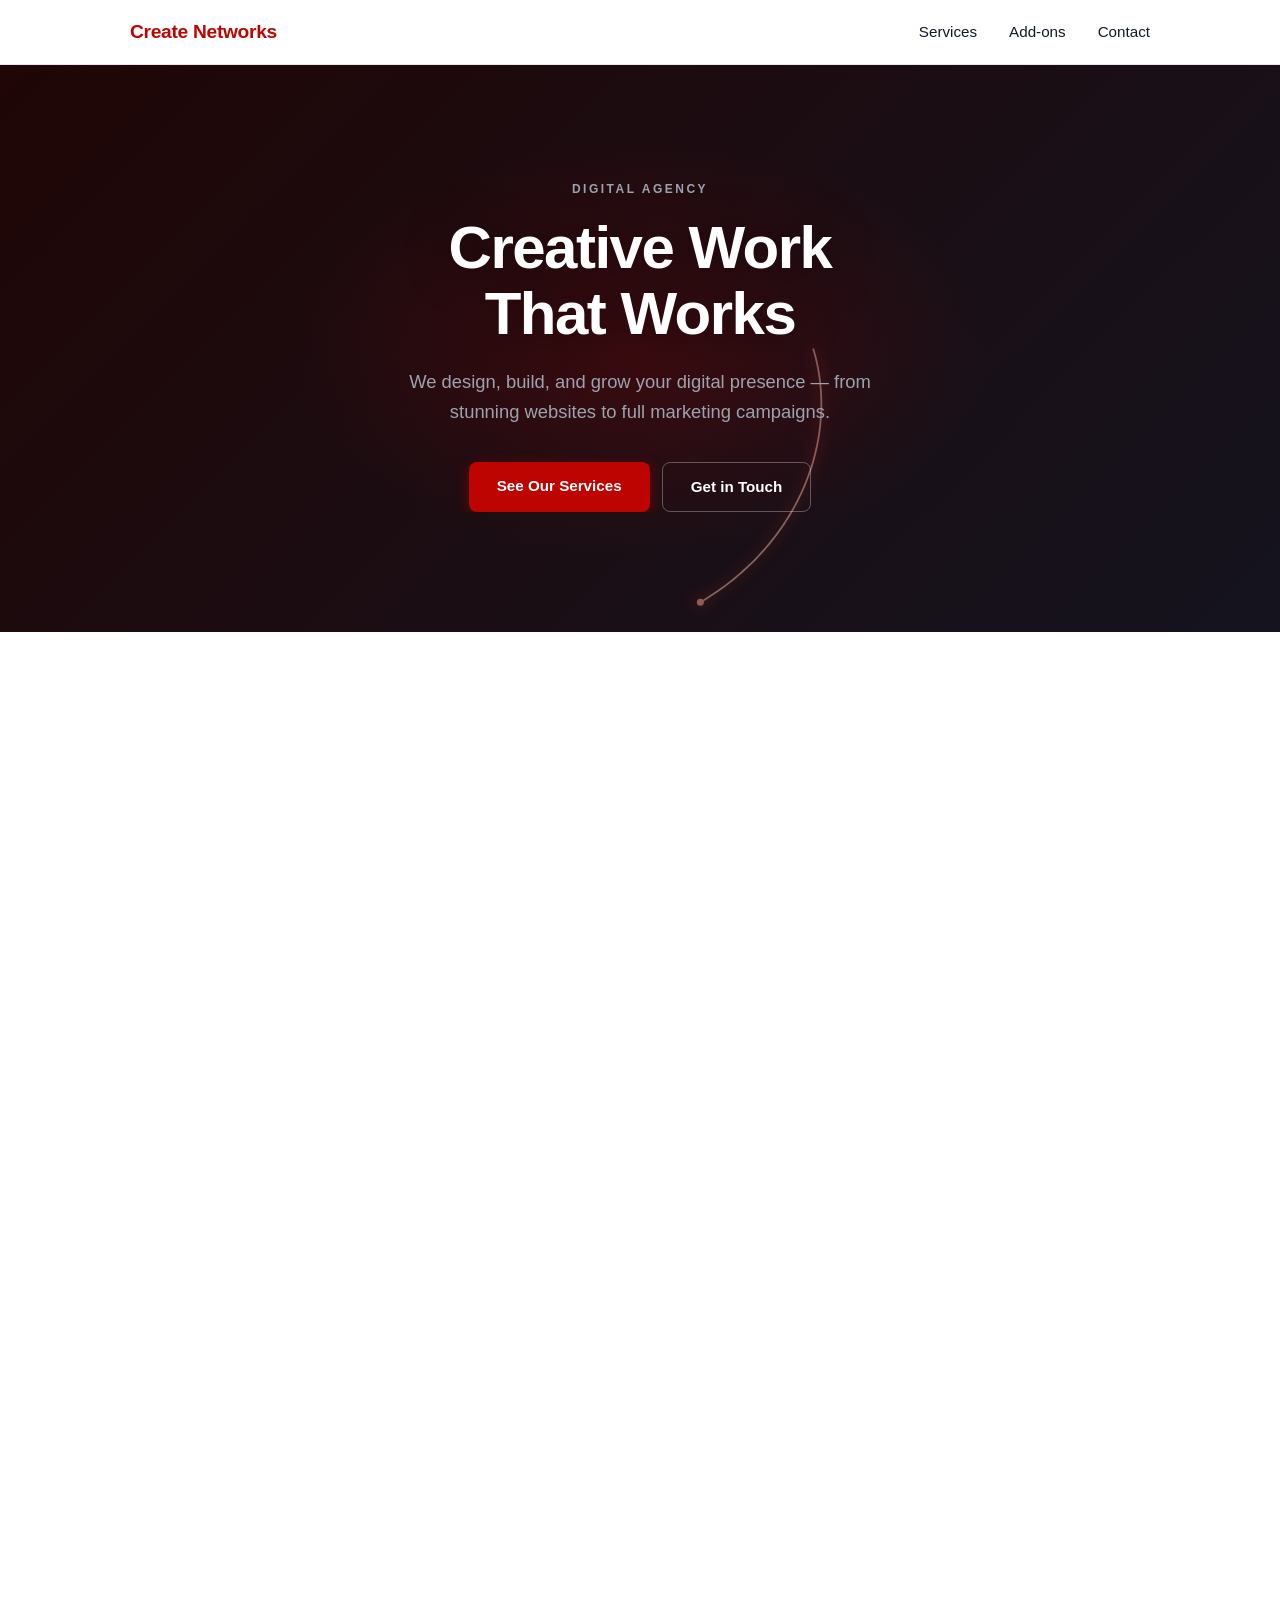
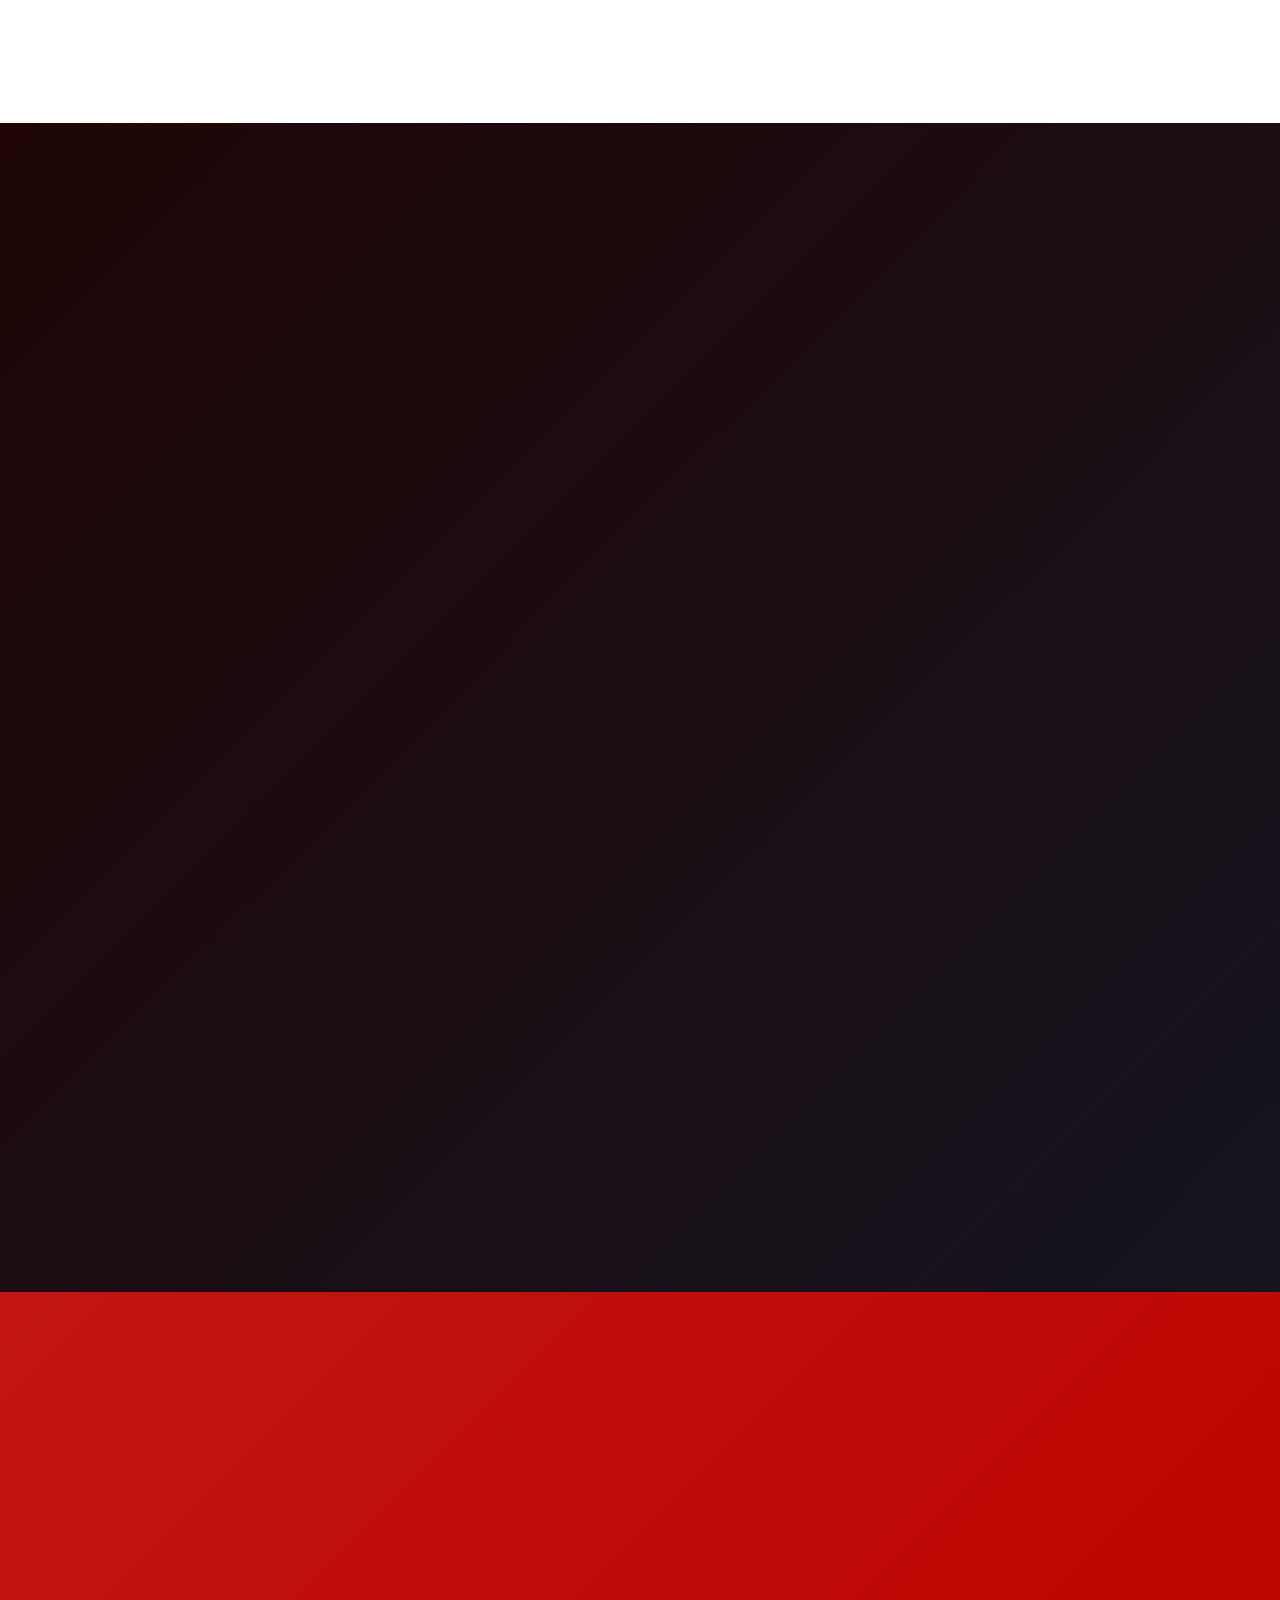
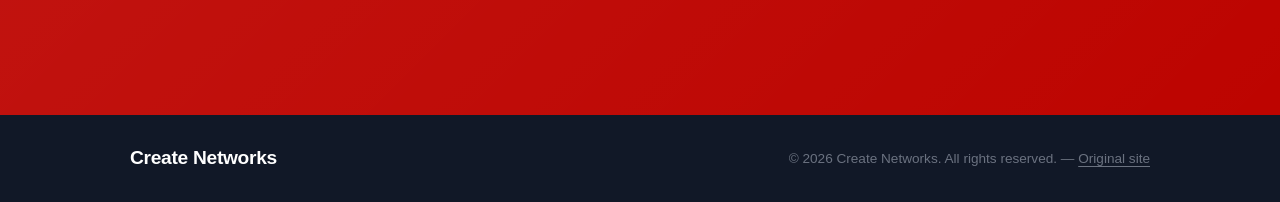
==== commit 80396096: "phase 1: progressive-enhancement fallback for .reveal https://claude.ai/code/session_01MD92HNwz9ngKc" ====
--- a/index.html
+++ b/index.html
@@ -2,6 +2,7 @@
 <html lang="en">
 
 <head>
+  <script>document.documentElement.classList.add('js');</script>
   <meta charset="UTF-8">
   <meta name="viewport" content="width=device-width, initial-scale=1.0">
   <meta http-equiv="X-UA-Compatible" content="ie=edge">
--- a/style.css
+++ b/style.css
@@ -29,7 +29,8 @@
 ul { list-style: none; }
 
 /* ── Scroll Reveal ───────────────────────────────── */
-.reveal {
+/* hidden only when JS is running — no-JS users see content immediately */
+html.js .reveal {
   opacity: 0;
   transform: translateY(32px);
   transition: opacity 0.65s cubic-bezier(0.16, 1, 0.3, 1),
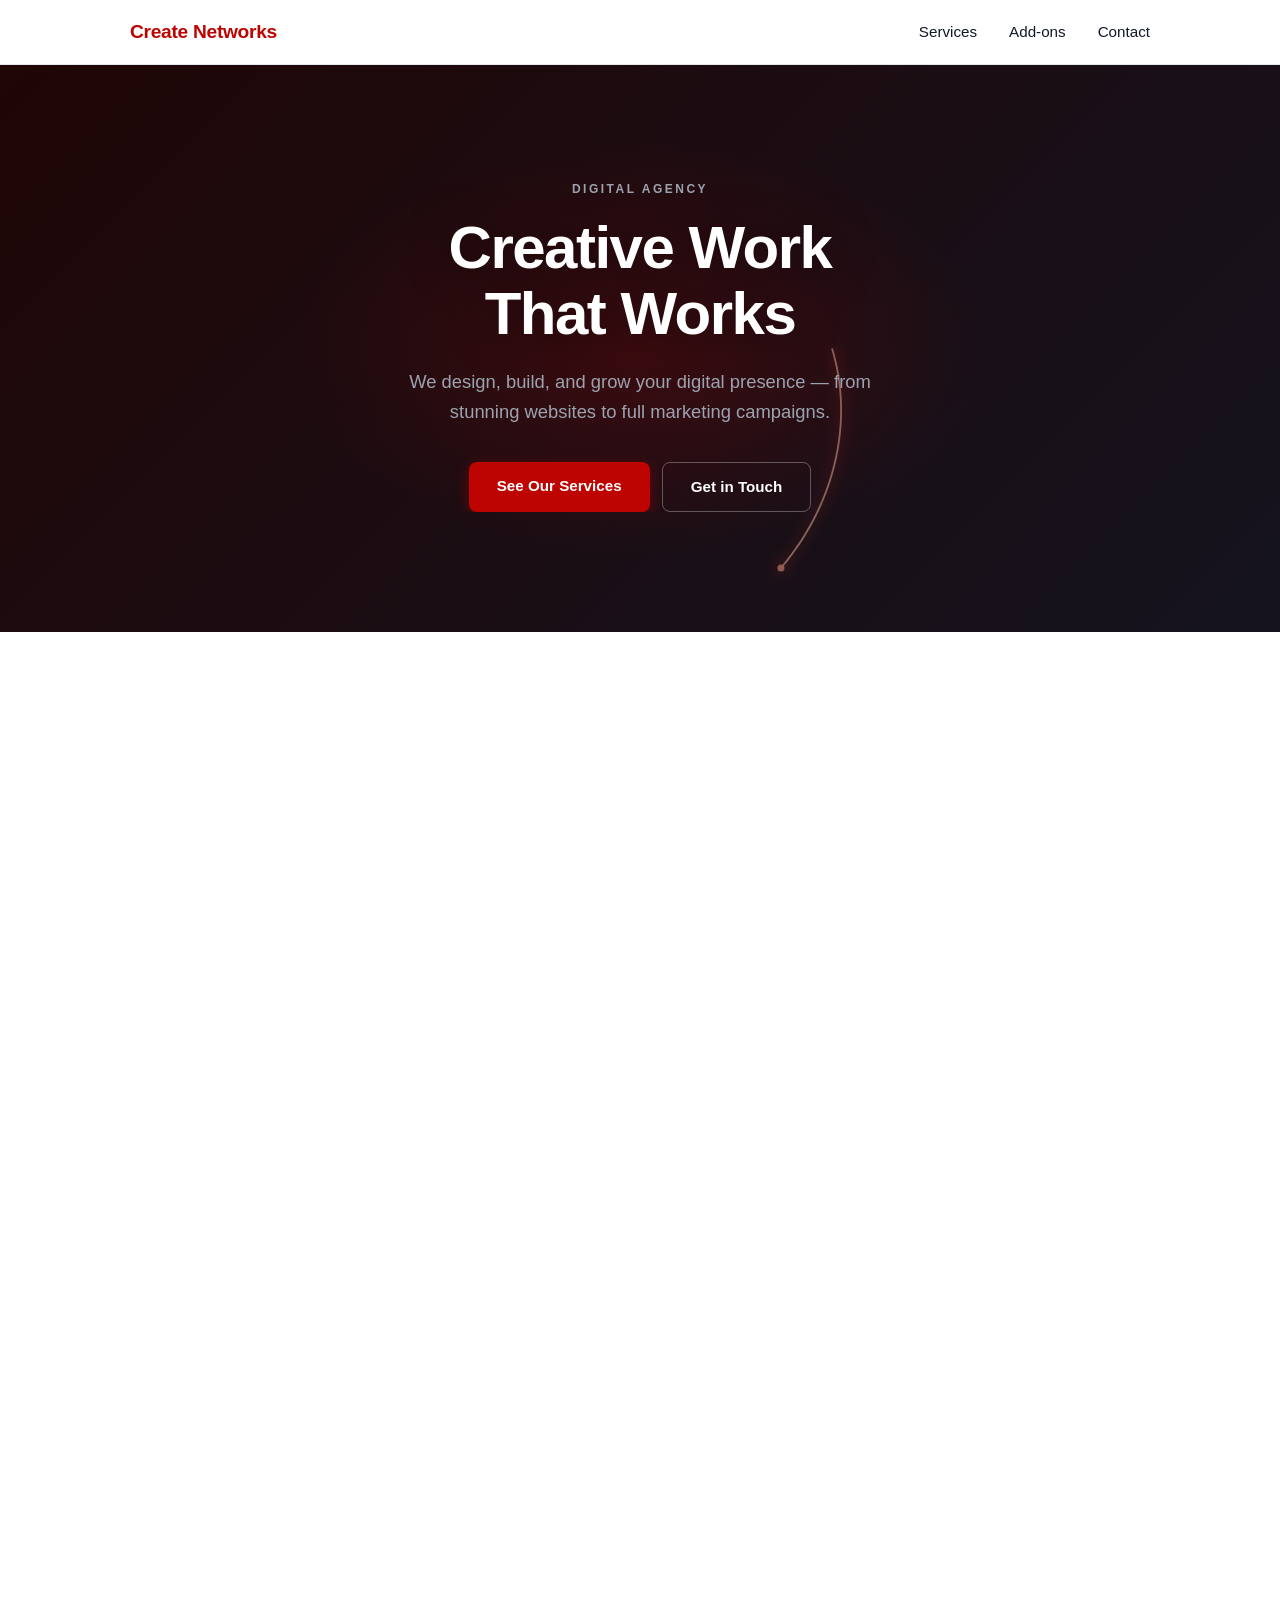
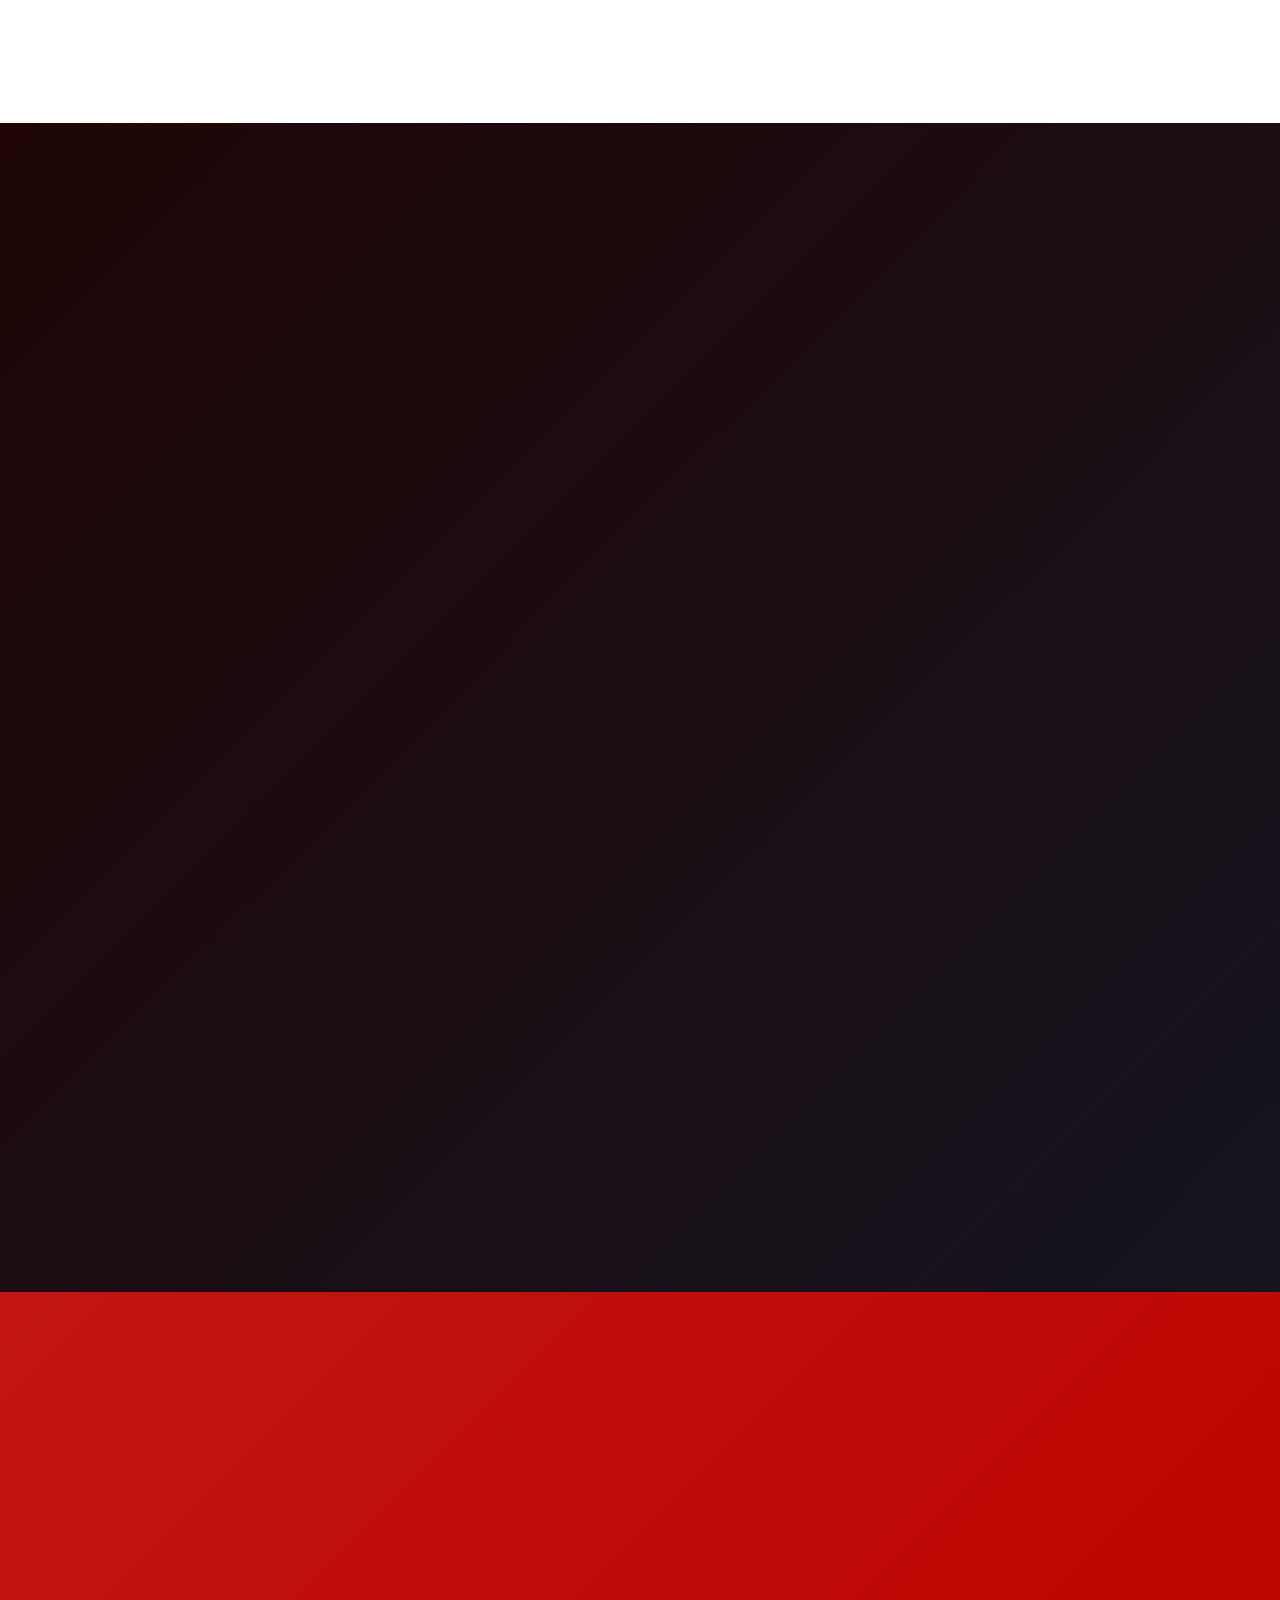
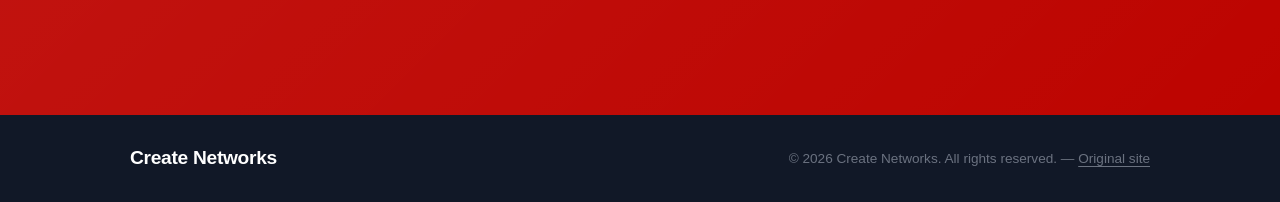
==== commit aa9981a3: "phase 2: reduced-motion support and spiral visibility gating https://claude.ai/code/session_01MD92HN" ====
--- a/index.html
+++ b/index.html
@@ -252,14 +252,18 @@
       });
     });
 
-    // Fibonacci spiral
+    // Fibonacci spiral — pauses off-screen and on hidden tab; skips if reduced motion
     (function () {
       const canvas = document.getElementById('spiral-canvas');
       if (!canvas) return;
+
+      // Respect reduced motion: draw one static frame and stop
+      const reduceMotion = window.matchMedia('(prefers-reduced-motion: reduce)').matches;
+
       const ctx = canvas.getContext('2d');
       const PHI  = 1.6180339887;
-      const STEP = Math.PI / 2; // one Fibonacci arc = quarter turn
-      const FADE_ARCS = 6;      // fade out over this many arcs
+      const STEP = Math.PI / 2;
+      const FADE_ARCS = 6;
 
       let W, H, cx, cy;
       function resize() {
@@ -273,19 +277,17 @@
 
       let drawn = 0;
       let last  = null;
-
-      function frame(ts) {
+      let rafId = null;
+
+      function drawFrame(ts) {
         if (!last) last = ts;
-        drawn += (ts - last) / 1000 * 0.75; // radians per second
+        drawn += (ts - last) / 1000 * 0.75;
         last = ts;
 
         ctx.clearRect(0, 0, W, H);
 
         const maxR = Math.min(W, H) * 0.46;
-        // Scale so the current tip always sits at maxR
         const BASE = maxR / Math.pow(PHI, drawn / STEP);
-
-        // Only draw the last ~14 arcs (the rest are too small to see)
         const sLast  = Math.floor(drawn / STEP);
         const sFirst = Math.max(0, sLast - 14);
 
@@ -294,11 +296,10 @@
           const t1 = Math.min((s + 1) * STEP, drawn);
           if (t0 >= t1) continue;
 
-          const age     = drawn - t0;
-          const fade    = Math.max(0, 1 - age / (FADE_ARCS * STEP));
+          const age      = drawn - t0;
+          const fade     = Math.max(0, 1 - age / (FADE_ARCS * STEP));
           const isNewest = s === sLast;
 
-          // Build path
           ctx.beginPath();
           const pts = isNewest ? 80 : 40;
           for (let i = 0; i <= pts; i++) {
@@ -323,7 +324,6 @@
           ctx.shadowBlur = 0;
         }
 
-        // Glowing tip dot
         const tipX = cx + maxR * Math.cos(drawn);
         const tipY = cy + maxR * Math.sin(drawn);
         ctx.beginPath();
@@ -334,10 +334,30 @@
         ctx.fill();
         ctx.shadowBlur = 0;
 
-        requestAnimationFrame(frame);
+        rafId = requestAnimationFrame(drawFrame);
       }
 
-      requestAnimationFrame(frame);
+      function start() { if (!rafId) { last = null; rafId = requestAnimationFrame(drawFrame); } }
+      function stop()  { if (rafId)  { cancelAnimationFrame(rafId); rafId = null; } }
+
+      if (reduceMotion) {
+        // Draw one static frame of the spiral then stop
+        drawn = Math.PI * 6;
+        drawFrame(0);
+        stop();
+      } else {
+        // Pause when hero scrolls off screen
+        const visObs = new IntersectionObserver(
+          (entries) => entries[0].isIntersecting ? start() : stop(),
+          { threshold: 0 }
+        );
+        visObs.observe(canvas);
+
+        // Pause when tab is hidden
+        document.addEventListener('visibilitychange', () => {
+          document.hidden ? stop() : start();
+        });
+      }
     })();
 
     // Button ripple
--- a/style.css
+++ b/style.css
@@ -608,3 +608,9 @@
   .nav-links { display: none; }
   .footer-inner { flex-direction: column; gap: 8px; text-align: center; }
 }
+
+/* ── Reduced motion ──────────────────────────────── */
+@media (prefers-reduced-motion: reduce) {
+  *, *::before, *::after { animation: none !important; transition: none !important; }
+  html.js .reveal, .reveal.visible { transform: none !important; opacity: 1 !important; }
+}
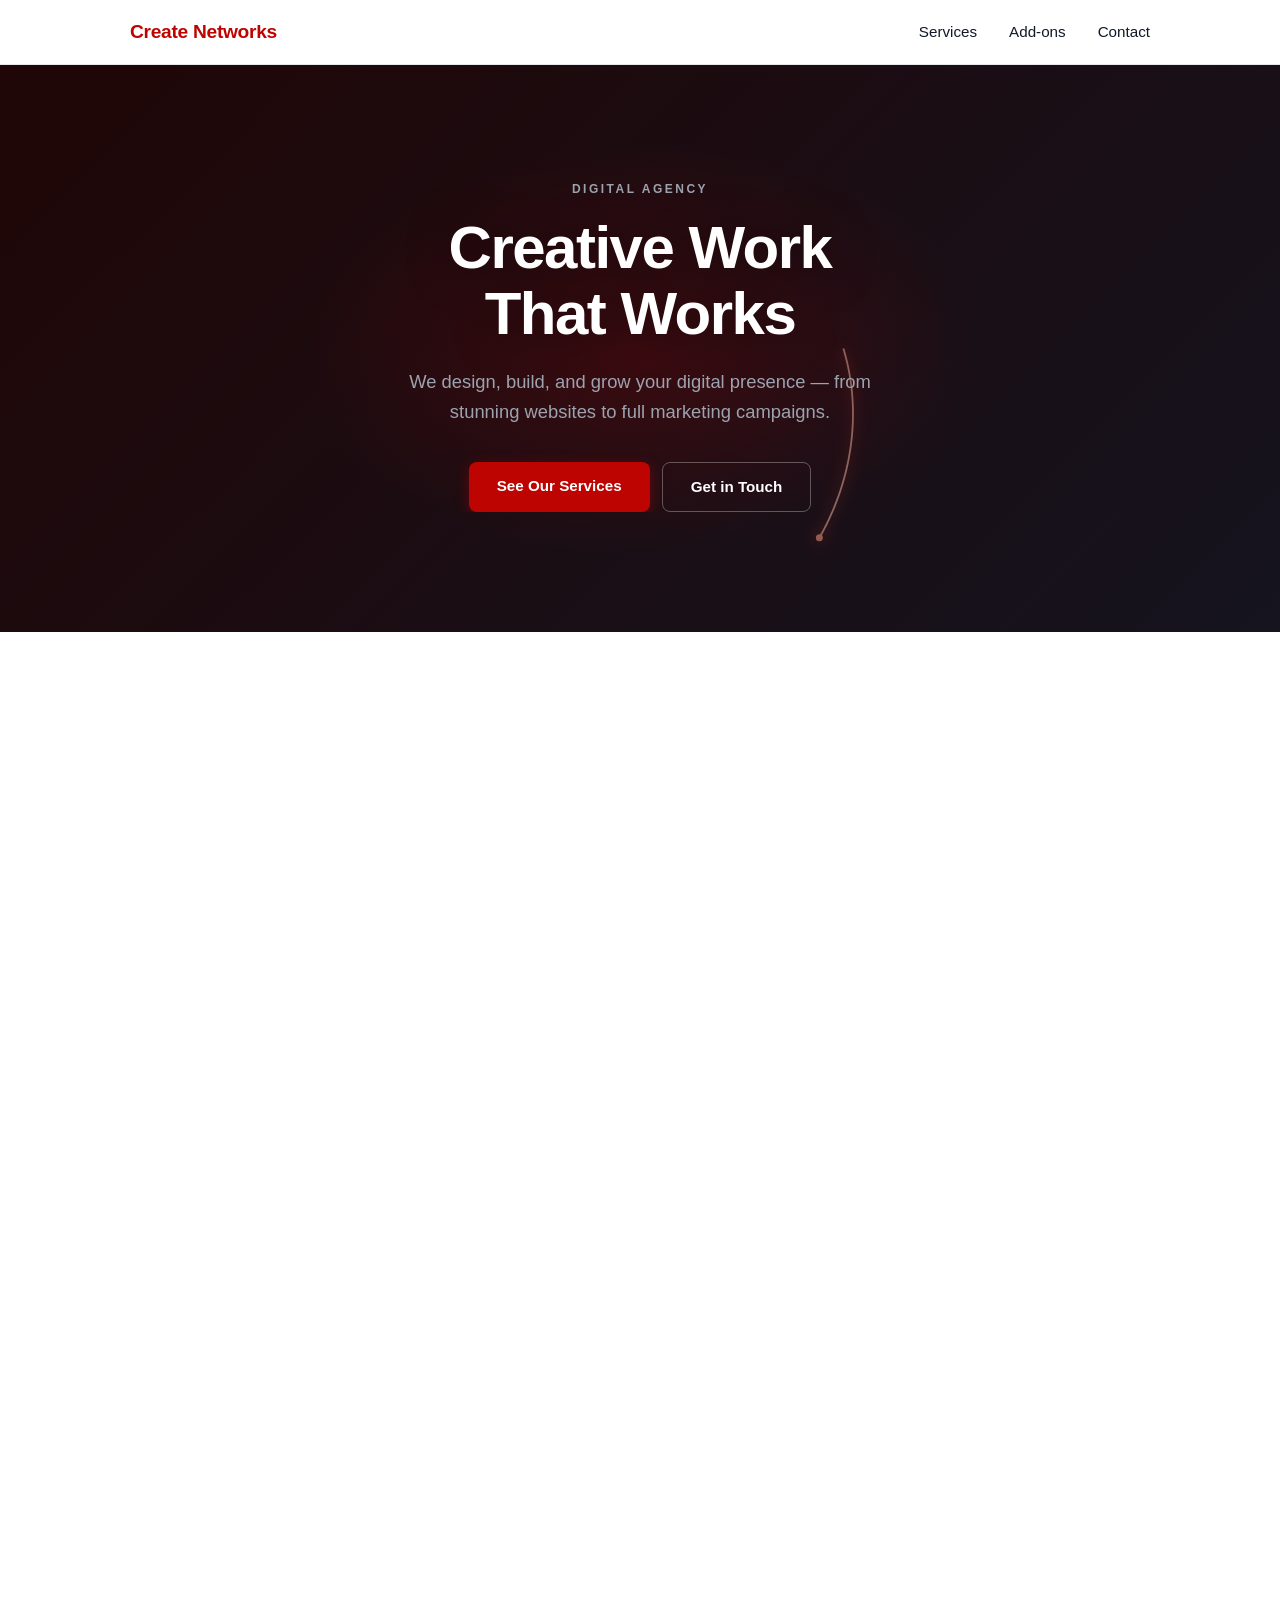
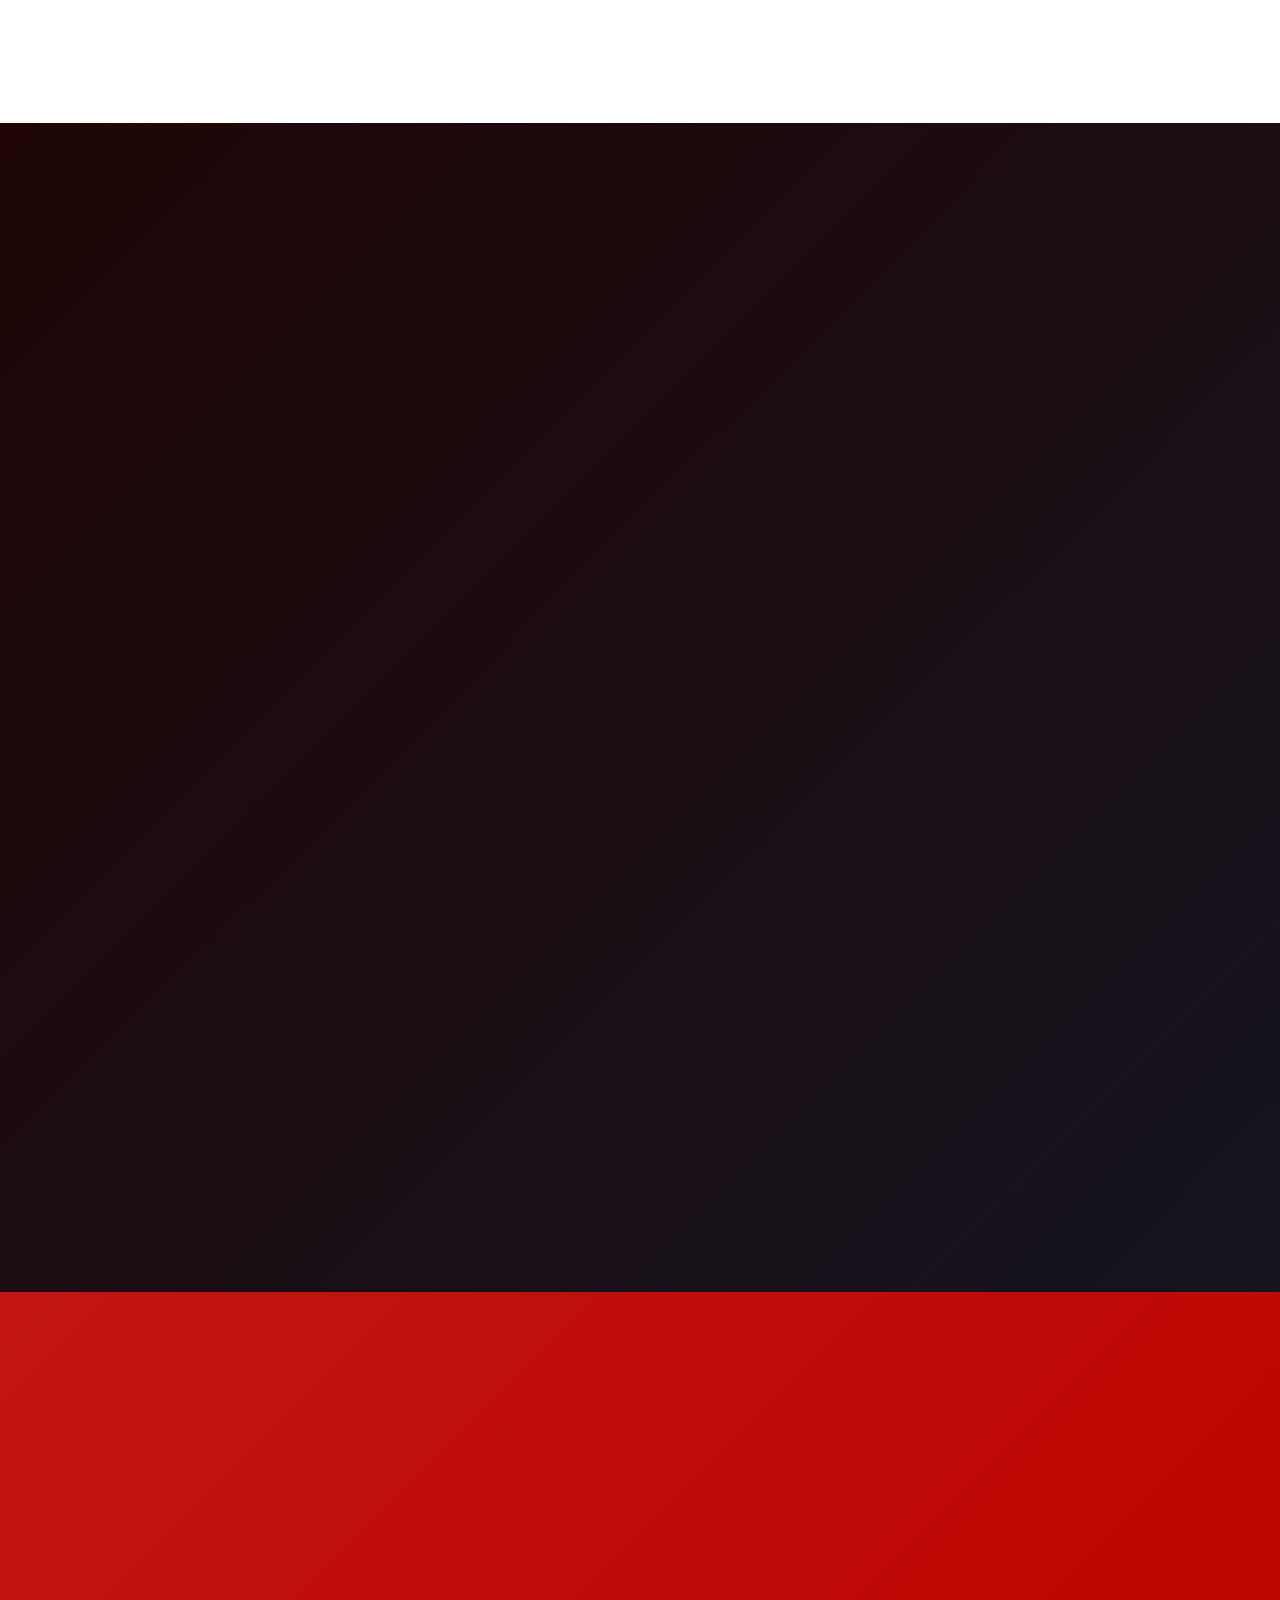
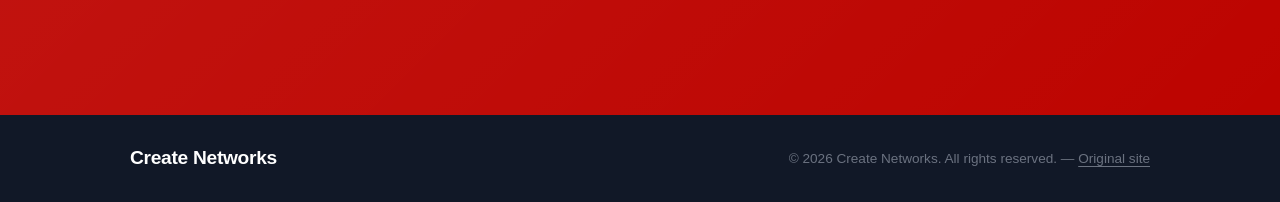
==== commit 623b013c: "phase 3: focus-visible rings, SVG aria-hidden, fix logo href https://claude.ai/code/session_01MD92HN" ====
--- a/index.html
+++ b/index.html
@@ -16,7 +16,7 @@
   <!-- Nav -->
   <nav class="navbar">
     <div class="container nav-inner">
-      <a href="#" class="logo">Create Networks</a>
+      <a href="index.html" class="logo">Create Networks</a>
       <ul class="nav-links">
         <li><a href="#services">Services</a></li>
         <li><a href="#addons">Add-ons</a></li>
@@ -113,7 +113,7 @@
 
         <div class="addon-card reveal d1">
           <div class="addon-icon">
-            <svg xmlns="http://www.w3.org/2000/svg" viewBox="0 0 24 24" fill="none" stroke="currentColor" stroke-width="1.5" stroke-linecap="round" stroke-linejoin="round"><path d="M23 19a2 2 0 0 1-2 2H3a2 2 0 0 1-2-2V8a2 2 0 0 1 2-2h4l2-3h6l2 3h4a2 2 0 0 1 2 2z"/><circle cx="12" cy="13" r="4"/></svg>
+            <svg aria-hidden="true" focusable="false" xmlns="http://www.w3.org/2000/svg" viewBox="0 0 24 24" fill="none" stroke="currentColor" stroke-width="1.5" stroke-linecap="round" stroke-linejoin="round"><path d="M23 19a2 2 0 0 1-2 2H3a2 2 0 0 1-2-2V8a2 2 0 0 1 2-2h4l2-3h6l2 3h4a2 2 0 0 1 2 2z"/><circle cx="12" cy="13" r="4"/></svg>
           </div>
           <h3>Basic Media Package <span class="addon-price">+$350</span></h3>
           <ul>
@@ -126,7 +126,7 @@
 
         <div class="addon-card reveal d2">
           <div class="addon-icon">
-            <svg xmlns="http://www.w3.org/2000/svg" viewBox="0 0 24 24" fill="none" stroke="currentColor" stroke-width="1.5" stroke-linecap="round" stroke-linejoin="round"><circle cx="12" cy="12" r="10"/><line x1="2" y1="12" x2="22" y2="12"/><path d="M12 2a15.3 15.3 0 0 1 4 10 15.3 15.3 0 0 1-4 10 15.3 15.3 0 0 1-4-10 15.3 15.3 0 0 1 4-10z"/></svg>
+            <svg aria-hidden="true" focusable="false" xmlns="http://www.w3.org/2000/svg" viewBox="0 0 24 24" fill="none" stroke="currentColor" stroke-width="1.5" stroke-linecap="round" stroke-linejoin="round"><circle cx="12" cy="12" r="10"/><line x1="2" y1="12" x2="22" y2="12"/><path d="M12 2a15.3 15.3 0 0 1 4 10 15.3 15.3 0 0 1-4 10 15.3 15.3 0 0 1-4-10 15.3 15.3 0 0 1 4-10z"/></svg>
           </div>
           <h3>Hosting &amp; 3rd Party Services <span class="addon-price">+$100</span></h3>
           <p>Recommend, purchase, and setup <em>($180 value)</em></p>
@@ -142,7 +142,7 @@
 
         <div class="addon-card reveal d3">
           <div class="addon-icon">
-            <svg xmlns="http://www.w3.org/2000/svg" viewBox="0 0 24 24" fill="none" stroke="currentColor" stroke-width="1.5" stroke-linecap="round" stroke-linejoin="round"><path d="M14.7 6.3a1 1 0 0 0 0 1.4l1.6 1.6a1 1 0 0 0 1.4 0l3.77-3.77a6 6 0 0 1-7.94 7.94l-6.91 6.91a2.12 2.12 0 0 1-3-3l6.91-6.91a6 6 0 0 1 7.94-7.94l-3.76 3.76z"/></svg>
+            <svg aria-hidden="true" focusable="false" xmlns="http://www.w3.org/2000/svg" viewBox="0 0 24 24" fill="none" stroke="currentColor" stroke-width="1.5" stroke-linecap="round" stroke-linejoin="round"><path d="M14.7 6.3a1 1 0 0 0 0 1.4l1.6 1.6a1 1 0 0 0 1.4 0l3.77-3.77a6 6 0 0 1-7.94 7.94l-6.91 6.91a2.12 2.12 0 0 1-3-3l6.91-6.91a6 6 0 0 1 7.94-7.94l-3.76 3.76z"/></svg>
           </div>
           <h3>Technical Support — 1 Year <span class="addon-price">+$1,000</span></h3>
           <p class="addon-note">$100 / month</p>
@@ -151,7 +151,7 @@
 
         <div class="addon-card reveal d4">
           <div class="addon-icon">
-            <svg xmlns="http://www.w3.org/2000/svg" viewBox="0 0 24 24" fill="none" stroke="currentColor" stroke-width="1.5" stroke-linecap="round" stroke-linejoin="round"><rect x="5" y="2" width="14" height="20" rx="2" ry="2"/><line x1="12" y1="18" x2="12.01" y2="18" stroke-width="2.5"/></svg>
+            <svg aria-hidden="true" focusable="false" xmlns="http://www.w3.org/2000/svg" viewBox="0 0 24 24" fill="none" stroke="currentColor" stroke-width="1.5" stroke-linecap="round" stroke-linejoin="round"><rect x="5" y="2" width="14" height="20" rx="2" ry="2"/><line x1="12" y1="18" x2="12.01" y2="18" stroke-width="2.5"/></svg>
           </div>
           <h3>Social Media Management</h3>
           <ul>
@@ -164,7 +164,7 @@
 
         <div class="addon-card reveal d5">
           <div class="addon-icon">
-            <svg xmlns="http://www.w3.org/2000/svg" viewBox="0 0 24 24" fill="none" stroke="currentColor" stroke-width="1.5" stroke-linecap="round" stroke-linejoin="round"><path d="M11 4H4a2 2 0 0 0-2 2v14a2 2 0 0 0 2 2h14a2 2 0 0 0 2-2v-7"/><path d="M18.5 2.5a2.121 2.121 0 0 1 3 3L12 15l-4 1 1-4 9.5-9.5z"/></svg>
+            <svg aria-hidden="true" focusable="false" xmlns="http://www.w3.org/2000/svg" viewBox="0 0 24 24" fill="none" stroke="currentColor" stroke-width="1.5" stroke-linecap="round" stroke-linejoin="round"><path d="M11 4H4a2 2 0 0 0-2 2v14a2 2 0 0 0 2 2h14a2 2 0 0 0 2-2v-7"/><path d="M18.5 2.5a2.121 2.121 0 0 1 3 3L12 15l-4 1 1-4 9.5-9.5z"/></svg>
           </div>
           <h3>Content Creation</h3>
           <p>Rank higher and increase customer engagement.</p>
@@ -178,7 +178,7 @@
 
         <div class="addon-card reveal d6">
           <div class="addon-icon">
-            <svg xmlns="http://www.w3.org/2000/svg" viewBox="0 0 24 24" fill="none" stroke="currentColor" stroke-width="1.5" stroke-linecap="round" stroke-linejoin="round"><line x1="18" y1="20" x2="18" y2="10"/><line x1="12" y1="20" x2="12" y2="4"/><line x1="6" y1="20" x2="6" y2="14"/><line x1="2" y1="20" x2="22" y2="20"/></svg>
+            <svg aria-hidden="true" focusable="false" xmlns="http://www.w3.org/2000/svg" viewBox="0 0 24 24" fill="none" stroke="currentColor" stroke-width="1.5" stroke-linecap="round" stroke-linejoin="round"><line x1="18" y1="20" x2="18" y2="10"/><line x1="12" y1="20" x2="12" y2="4"/><line x1="6" y1="20" x2="6" y2="14"/><line x1="2" y1="20" x2="22" y2="20"/></svg>
           </div>
           <h3>Analytics <span class="addon-price">+$800 / month</span></h3>
           <p>Data-driven decisions powered by analytics.</p>
--- a/style.css
+++ b/style.css
@@ -609,6 +609,25 @@
   .footer-inner { flex-direction: column; gap: 8px; text-align: center; }
 }
 
+/* ── Focus visible ───────────────────────────────── */
+/* Default ring for light backgrounds */
+a:focus-visible,
+.btn:focus-visible,
+.nav-links a:focus-visible,
+.footer-link:focus-visible {
+  outline: 2px solid var(--primary);
+  outline-offset: 3px;
+  border-radius: 4px;
+}
+/* White ring on dark/red backgrounds where brand red would be invisible */
+.btn-ghost:focus-visible,
+.btn-white:focus-visible,
+.contact-chips a:focus-visible {
+  outline: 2px solid #fff;
+  outline-offset: 3px;
+  border-radius: 4px;
+}
+
 /* ── Reduced motion ──────────────────────────────── */
 @media (prefers-reduced-motion: reduce) {
   *, *::before, *::after { animation: none !important; transition: none !important; }
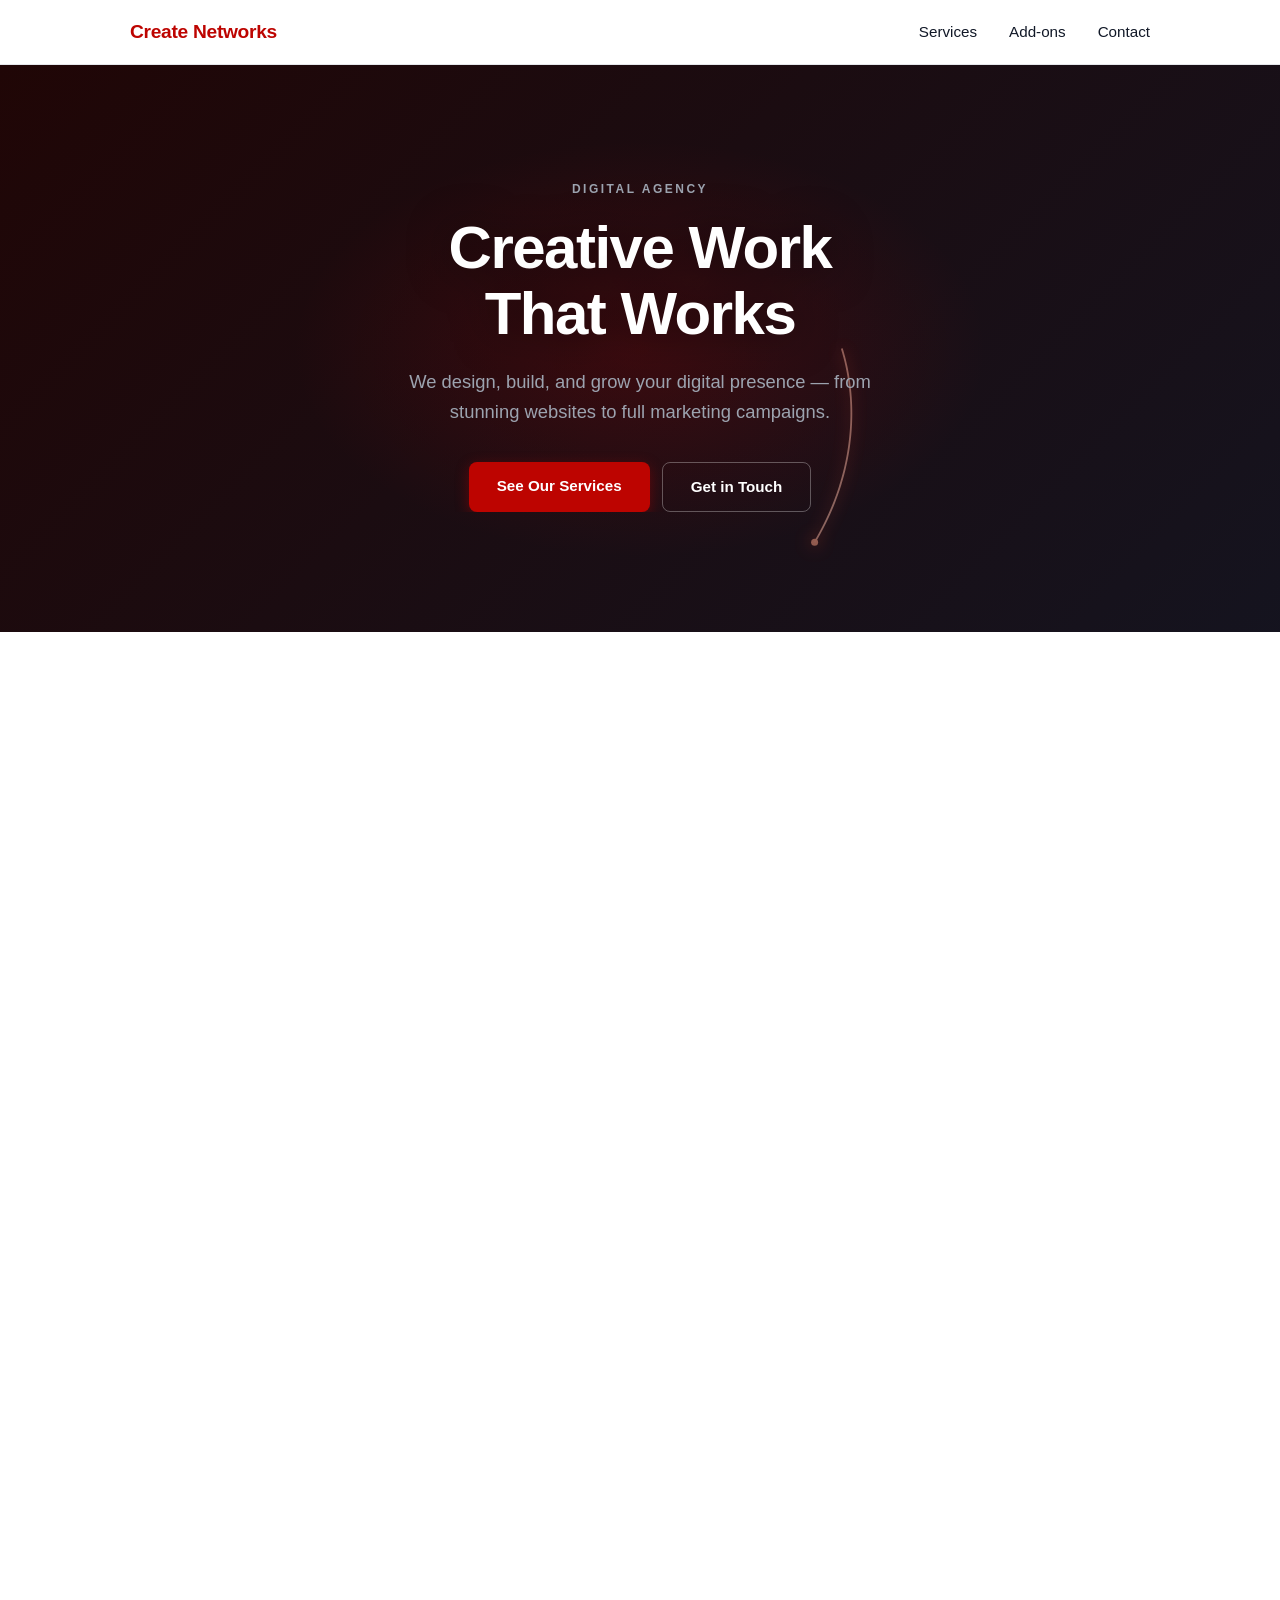
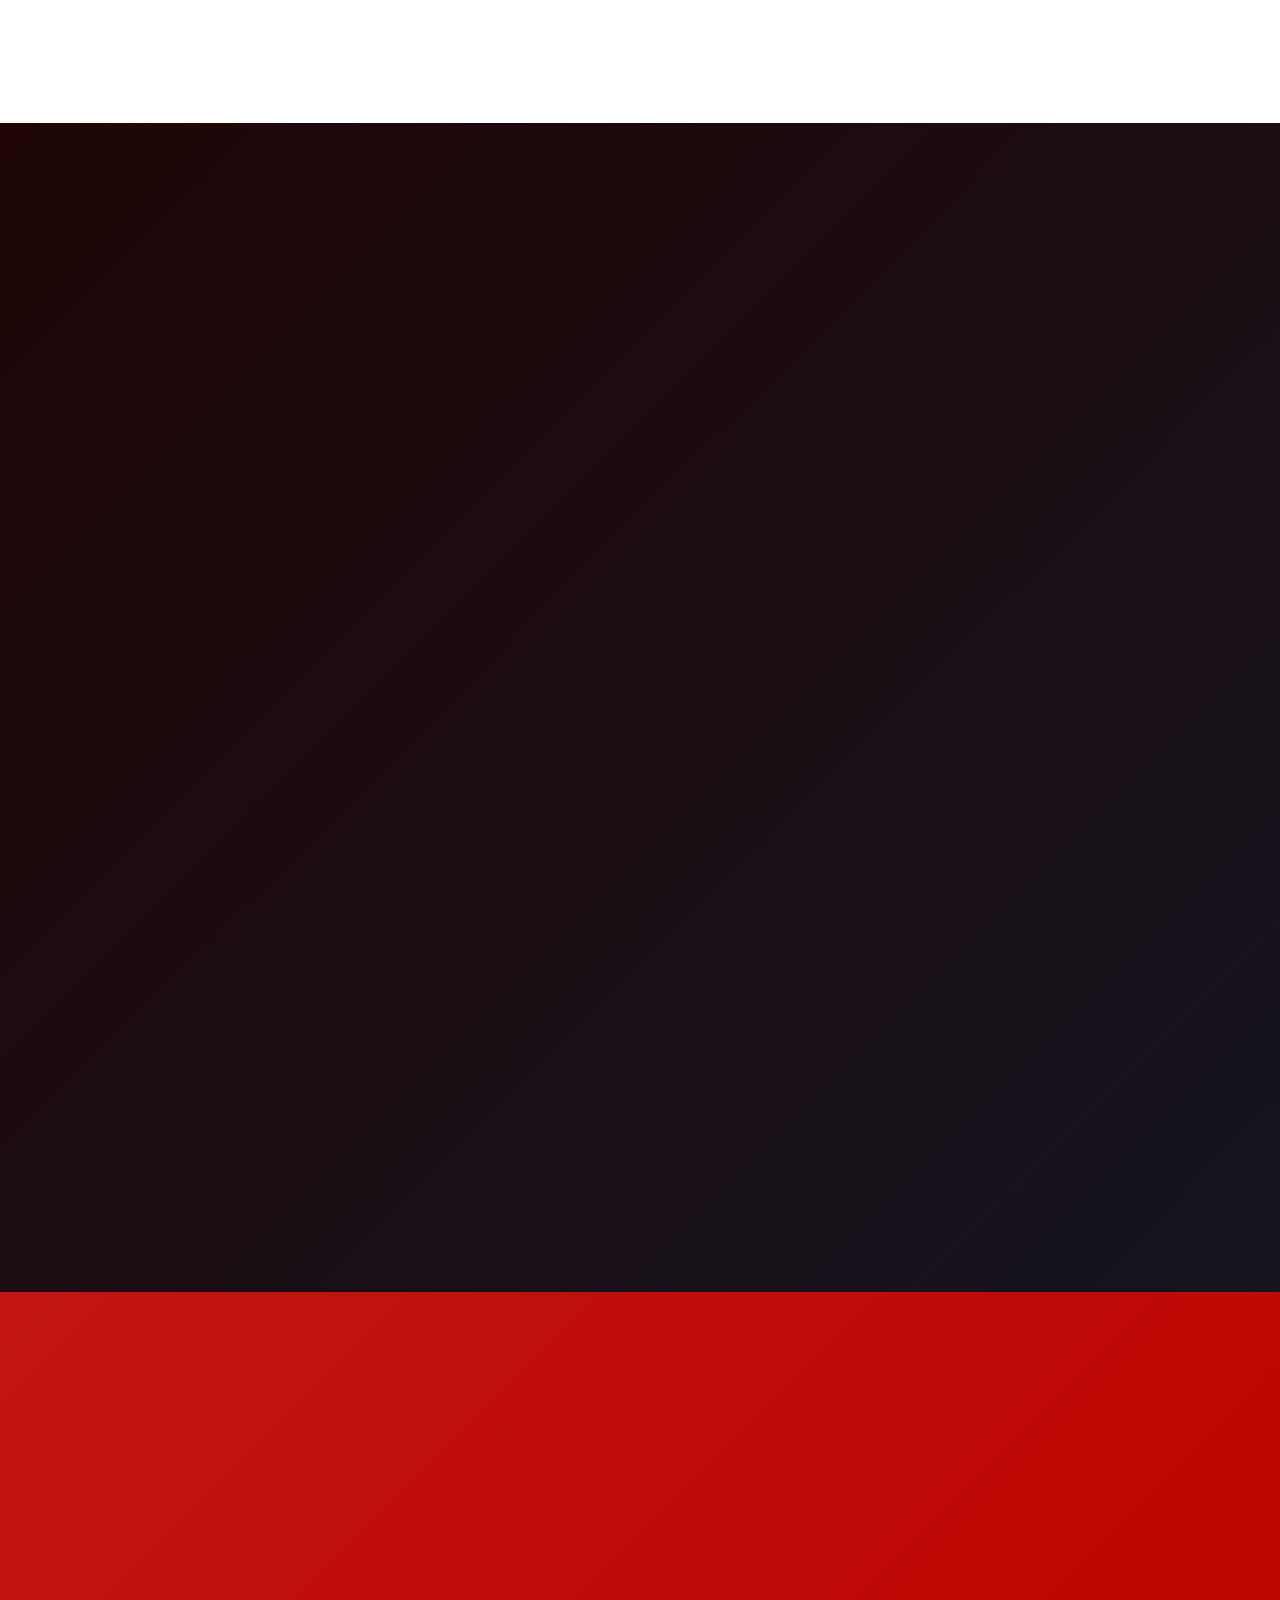
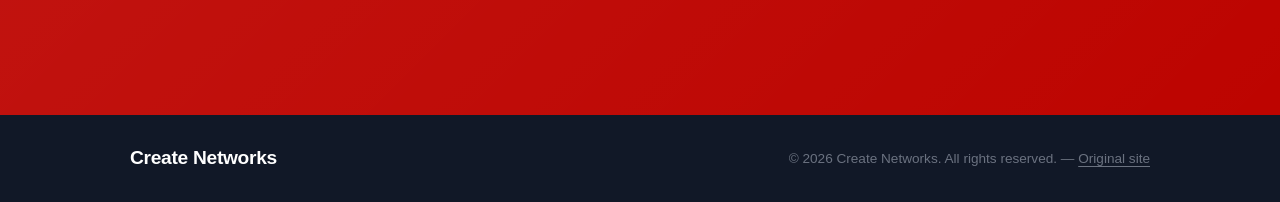
==== commit 9adeabb6: "phase 5: SEO meta, OG/Twitter tags, favicon, og-image https://claude.ai/code/session_01MD92HNwz9ngKc" ====
--- a/index.html
+++ b/index.html
@@ -5,10 +5,29 @@
   <script>document.documentElement.classList.add('js');</script>
   <meta charset="UTF-8">
   <meta name="viewport" content="width=device-width, initial-scale=1.0">
-  <meta http-equiv="X-UA-Compatible" content="ie=edge">
+  <meta name="description" content="Create Networks designs, builds, and grows your digital presence — static and full-stack websites, SEO, media, and analytics. See pricing.">
+  <meta name="theme-color" content="#bd0400">
+
+  <!-- Open Graph -->
+  <meta property="og:type"        content="website">
+  <meta property="og:title"       content="Create Networks — Web Design &amp; Digital Services">
+  <meta property="og:description" content="Create Networks designs, builds, and grows your digital presence — static and full-stack websites, SEO, media, and analytics. See pricing.">
+  <meta property="og:image"       content="https://createnetworks.netlify.app/og-image.png">
+  <meta property="og:url"         content="https://createnetworks.netlify.app/">
+
+  <!-- Twitter card -->
+  <meta name="twitter:card"        content="summary_large_image">
+  <meta name="twitter:title"       content="Create Networks — Web Design &amp; Digital Services">
+  <meta name="twitter:description" content="Create Networks designs, builds, and grows your digital presence — static and full-stack websites, SEO, media, and analytics. See pricing.">
+  <meta name="twitter:image"       content="https://createnetworks.netlify.app/og-image.png">
+
+  <!-- Favicon -->
+  <link rel="icon" href="favicon.svg" type="image/svg+xml">
+  <link rel="icon" href="favicon-32.png" type="image/png" sizes="32x32">
+
   <link rel="stylesheet" href="utilities.css">
   <link rel="stylesheet" href="style.css">
-  <title>Create Networks</title>
+  <title>Create Networks — Web Design &amp; Digital Services</title>
 </head>
 
 <body>
--- a/utilities.css
+++ b/utilities.css
@@ -1,3 +1,5 @@
+/* Shared utility classes used by index.html and original.html */
+
 .container {
   margin: 0 auto;
   max-width: 1100px;
@@ -12,123 +14,6 @@
   box-shadow: 0 3px 10px rgba(0, 0, 0, 0.2);
   padding: 20px;
   margin: 10px;
-}
-
-.btn {
-  display: inline-block;
-  padding: 10px 30px;
-  cursor: pointer;
-  background-color: var(--primary-color);
-  color: #fff;
-  border: none;
-  border-radius: 5px;
-}
-
-.btn-outline {
-  background-color: transparent;
-  border: 1px #fff solid;
-}
-
-.btn:hover {
-  transform: scale(0.98);
-}
-
-/* Backgrounds and colored buttons */
-.bg-primary,
-.btn-primary {
-  background-color: var(--primary-color);
-  color: #fff;
-}
-
-.bg-secondary,
-.btn-secondary {
-  background-color: var(--secondary-color);
-  color: #fff;
-}
-
-.bg-dark,
-.btn-dark {
-  background-color: var(--dark-color);
-  color: #fff;
-}
-
-.bg-light,
-.btn-light {
-  background-color: var(--light-color);
-  color: #333;
-}
-
-.bg-primary a,
-.btn-primary a,
-.bg-secondary a,
-.btn-secondary a,
-.bg-dark a,
-.btn-dark a {
-  color: #fff;
-}
-
-/* Text Colors */
-.text-primary {
-  color: var(--primary-color);
-}
-
-.text-secondary {
-  color: var(--secondary-color);
-}
-
-.text-dark {
-  color: var(--dark-color);
-}
-
-.text-light {
-  color: var(--light-color);
-}
-
-/* Text Sizes */
-.lead {
-  font-size: 20px;
-}
-
-.sm {
-  font-size: 1rem;
-}
-
-.md {
-  font-size: 2rem;
-}
-
-.lg {
-  font-size: 3rem;
-}
-
-.xl {
-  font-size: 4rem;
-}
-
-.text-center {
-  text-align: center;
-}
-
-/* Alert */
-.alert {
-  background-color: var(--light-color);
-  padding: 10px 20px;
-  font-weight: bold;
-  margin: 15px 0;
-}
-
-.alert i {
-  margin-right: 10px;
-}
-
-.alert-success {
-  background-color: var(--success-color);
-  color: #fff;
-}
-
-.alert-error {
-  background-color: var(--error-color);
-  color: #fff;
 }
 
 .flex {
@@ -152,123 +37,35 @@
 }
 
 /* Margin */
-.my-1 {
-  margin: 1rem 0;
-}
-
-.my-2 {
-  margin: 1.5rem 0;
-}
-
-.my-3 {
-  margin: 2rem 0;
-}
-
-.my-4 {
-  margin: 3rem 0;
-}
-
-.my-5 {
-  margin: 4rem 0;
-}
-
-.mx-1 {
-  margin: 0 1rem;
-}
-
-.mx-2 {
-  margin: 0 1.5rem;
-}
-
-.mx-3 {
-  margin: 0 2rem;
-}
-
-.mx-4 {
-  margin: 0 3rem;
-}
-
-.mx-5 {
-  margin: 0 4rem;
-}
-
-.m-1 {
-  margin: 1rem;
-}
-
-.m-2 {
-  margin: 1.5rem;
-}
-
-.m-3 {
-  margin: 2rem;
-}
-
-.m-4 {
-  margin: 3rem;
-}
-
-.m-5 {
-  margin: 4rem;
-}
+.my-1 { margin: 1rem 0; }
+.my-2 { margin: 1.5rem 0; }
+.my-3 { margin: 2rem 0; }
+.my-4 { margin: 3rem 0; }
+.my-5 { margin: 4rem 0; }
+.mx-1 { margin: 0 1rem; }
+.mx-2 { margin: 0 1.5rem; }
+.mx-3 { margin: 0 2rem; }
+.mx-4 { margin: 0 3rem; }
+.mx-5 { margin: 0 4rem; }
+.m-1  { margin: 1rem; }
+.m-2  { margin: 1.5rem; }
+.m-3  { margin: 2rem; }
+.m-4  { margin: 3rem; }
+.m-5  { margin: 4rem; }
 
 /* Padding */
-.py-1 {
-  padding: 1rem 0;
-}
-
-.py-2 {
-  padding: 1.5rem 0;
-}
-
-.py-3 {
-  padding: 2rem 0;
-}
-
-.py-4 {
-  padding: 3rem 0;
-}
-
-.py-5 {
-  padding: 4rem 0;
-}
-
-.px-1 {
-  padding: 0 1rem;
-}
-
-.px-2 {
-  padding: 0 1.5rem;
-}
-
-.px-3 {
-  padding: 0 2rem;
-}
-
-.px-4 {
-  padding: 0 3rem;
-}
-
-.px-5 {
-  padding: 0 4rem;
-}
-
-.p-1 {
-  padding: 1rem;
-}
-
-.p-2 {
-  padding: 1.5rem;
-}
-
-.p-3 {
-  padding: 2rem;
-}
-
-.p-4 {
-  padding: 3rem;
-}
-
-.p-5 {
-  padding: 4rem;
-}
+.py-1 { padding: 1rem 0; }
+.py-2 { padding: 1.5rem 0; }
+.py-3 { padding: 2rem 0; }
+.py-4 { padding: 3rem 0; }
+.py-5 { padding: 4rem 0; }
+.px-1 { padding: 0 1rem; }
+.px-2 { padding: 0 1.5rem; }
+.px-3 { padding: 0 2rem; }
+.px-4 { padding: 0 3rem; }
+.px-5 { padding: 0 4rem; }
+.p-1  { padding: 1rem; }
+.p-2  { padding: 1.5rem; }
+.p-3  { padding: 2rem; }
+.p-4  { padding: 3rem; }
+.p-5  { padding: 4rem; }
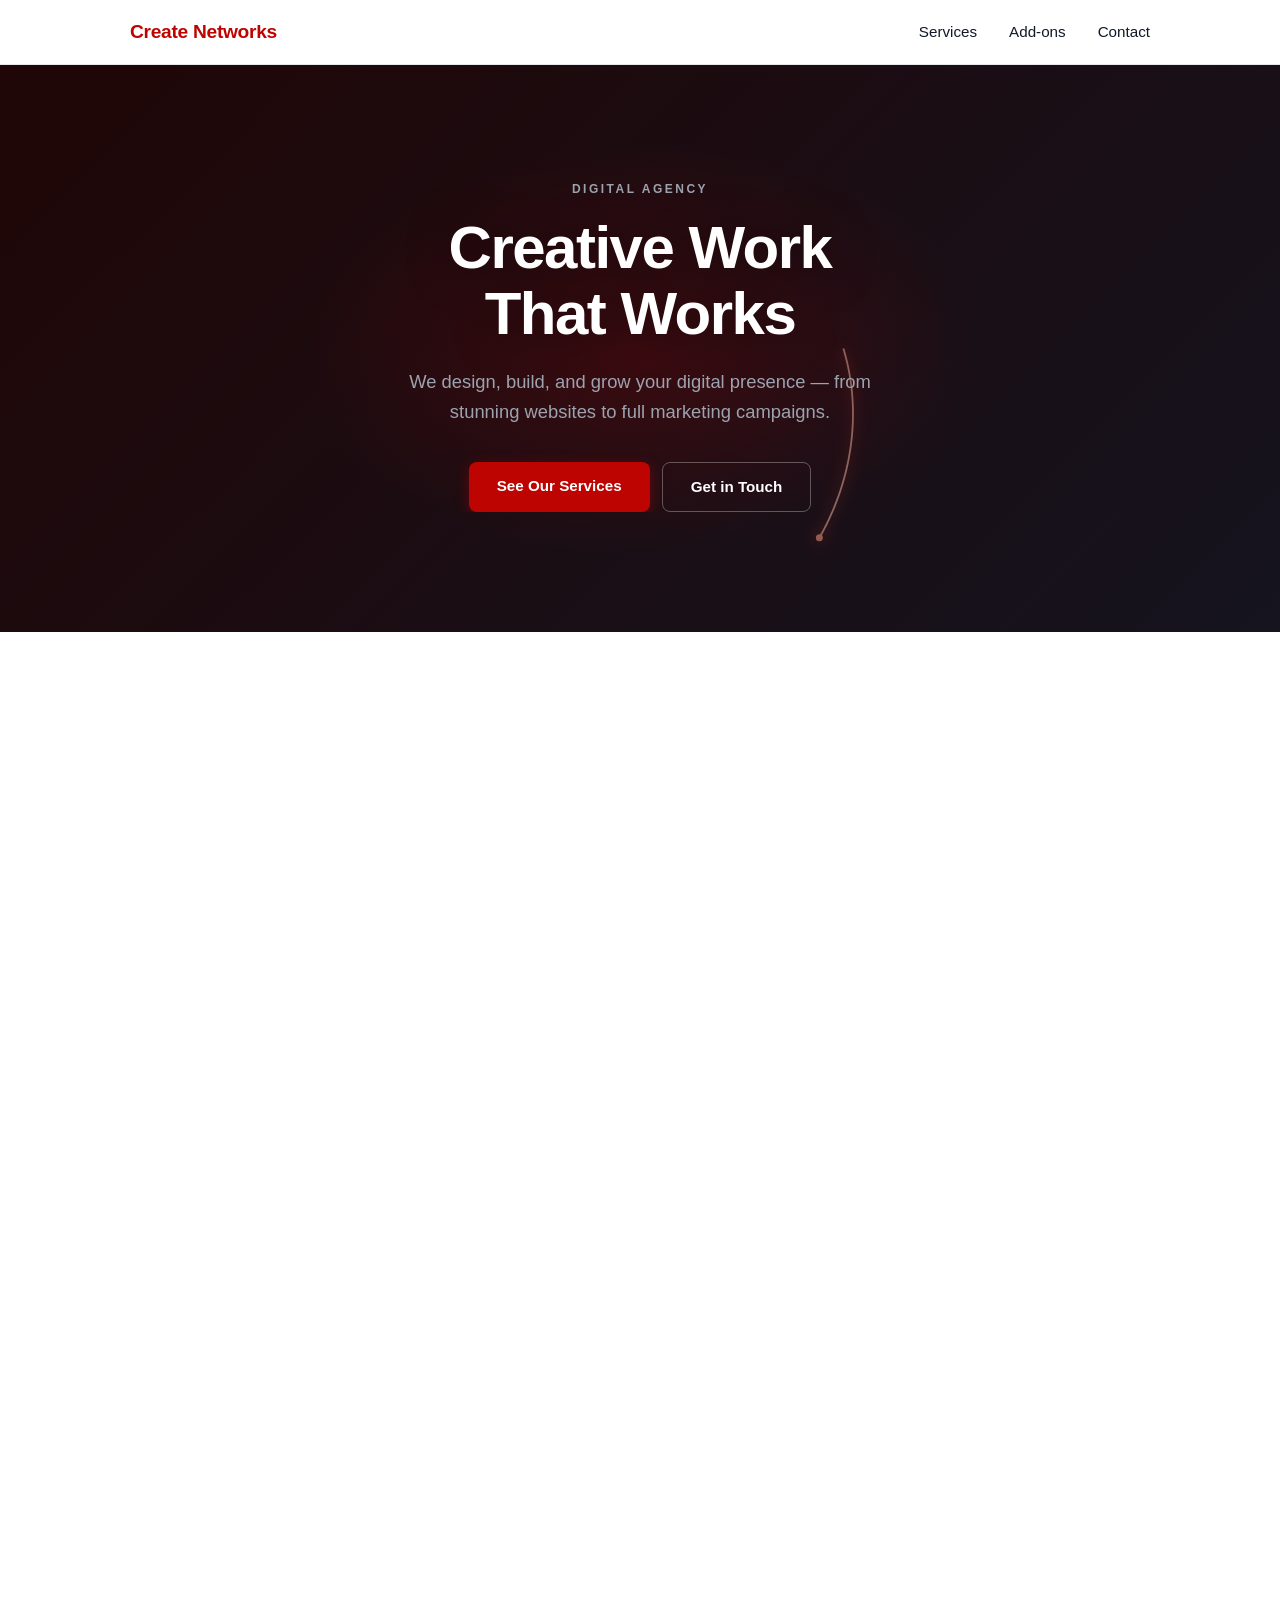
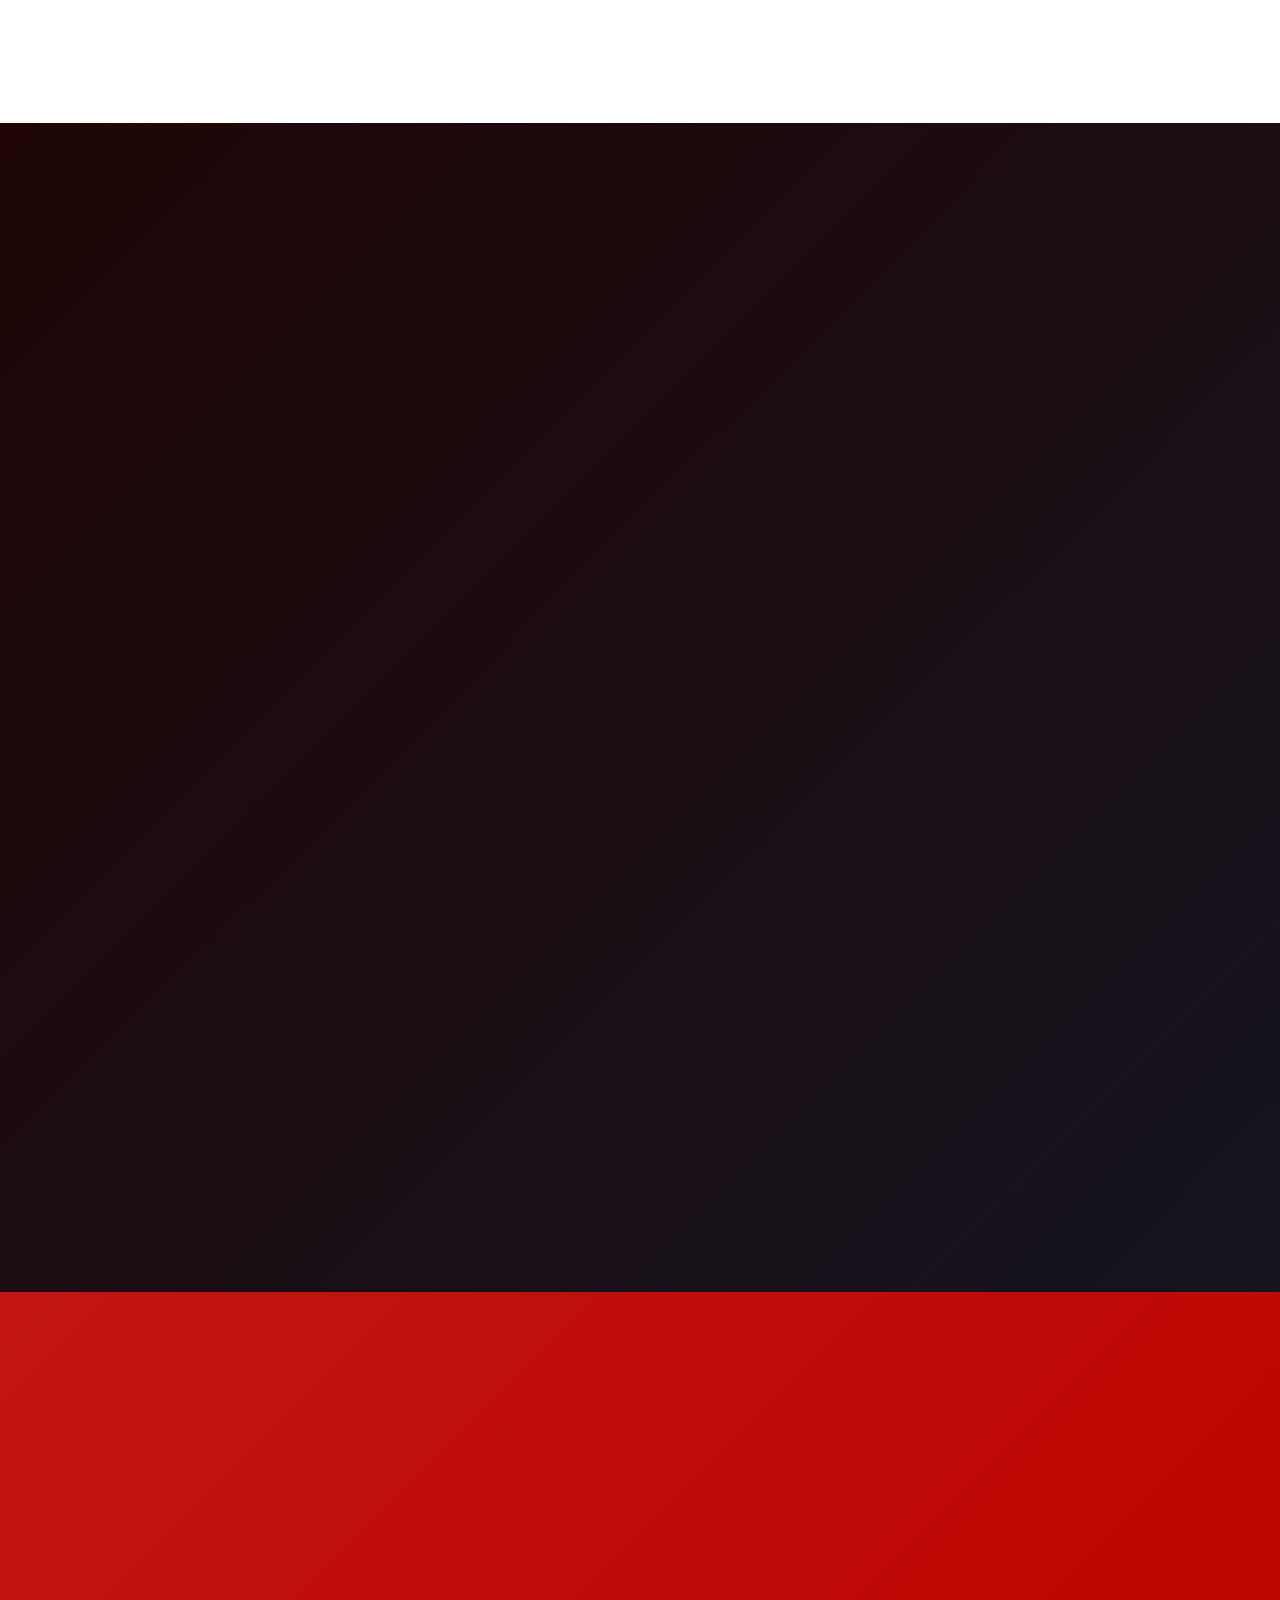
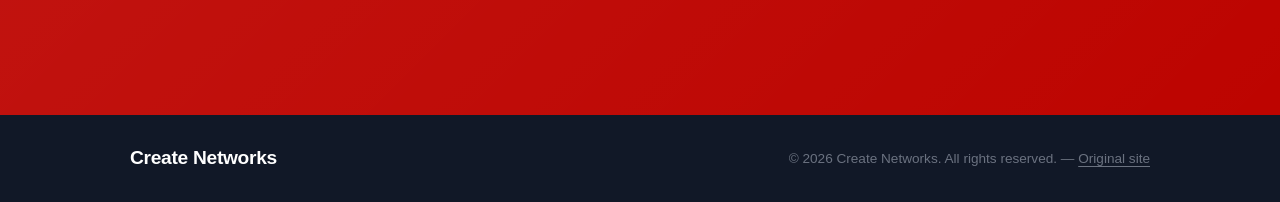
==== commit 927f1a51: "phase 6: tappable contact chips, section-sub contrast nudge https://claude.ai/code/session_01MD92HNw" ====
--- a/index.html
+++ b/index.html
@@ -220,8 +220,8 @@
       <p class="reveal d1">Reach out and let's get started.</p>
       <div class="contact-chips reveal d2">
         <span>Fernando Alvarez</span>
-        <span>(929) 335-3502</span>
-        <span>arfernando824@gmail.com</span>
+        <a href="tel:+19293353502">(929) 335-3502</a>
+        <a href="mailto:arfernando824@gmail.com">arfernando824@gmail.com</a>
         <span>Mon&ndash;Sat, 8am&ndash;6pm</span>
       </div>
       <a href="mailto:arfernando824@gmail.com" class="btn btn-white reveal d3">Contact Us</a>
--- a/style.css
+++ b/style.css
@@ -281,7 +281,7 @@
   margin-bottom: 0.6rem;
 }
 
-.section-sub { color: var(--gray); font-size: 1.05rem; }
+.section-sub { color: #4b5563; font-size: 1.05rem; }
 .section-sub.muted { color: var(--gray-light); }
 
 /* ── Pricing ─────────────────────────────────────── */
@@ -575,6 +575,20 @@
   background: rgba(0, 0, 0, 0.28);
   transform: translateY(-2px);
 }
+.contact-chips a {
+  background: rgba(0, 0, 0, 0.15);
+  padding: 6px 16px;
+  border-radius: 999px;
+  font-size: 0.9rem;
+  color: inherit;
+  backdrop-filter: blur(4px);
+  transition: background 0.2s, transform 0.2s;
+  text-decoration: none;
+}
+.contact-chips a:hover {
+  background: rgba(0, 0, 0, 0.28);
+  transform: translateY(-2px);
+}
 
 /* ── Footer ──────────────────────────────────────── */
 .footer {
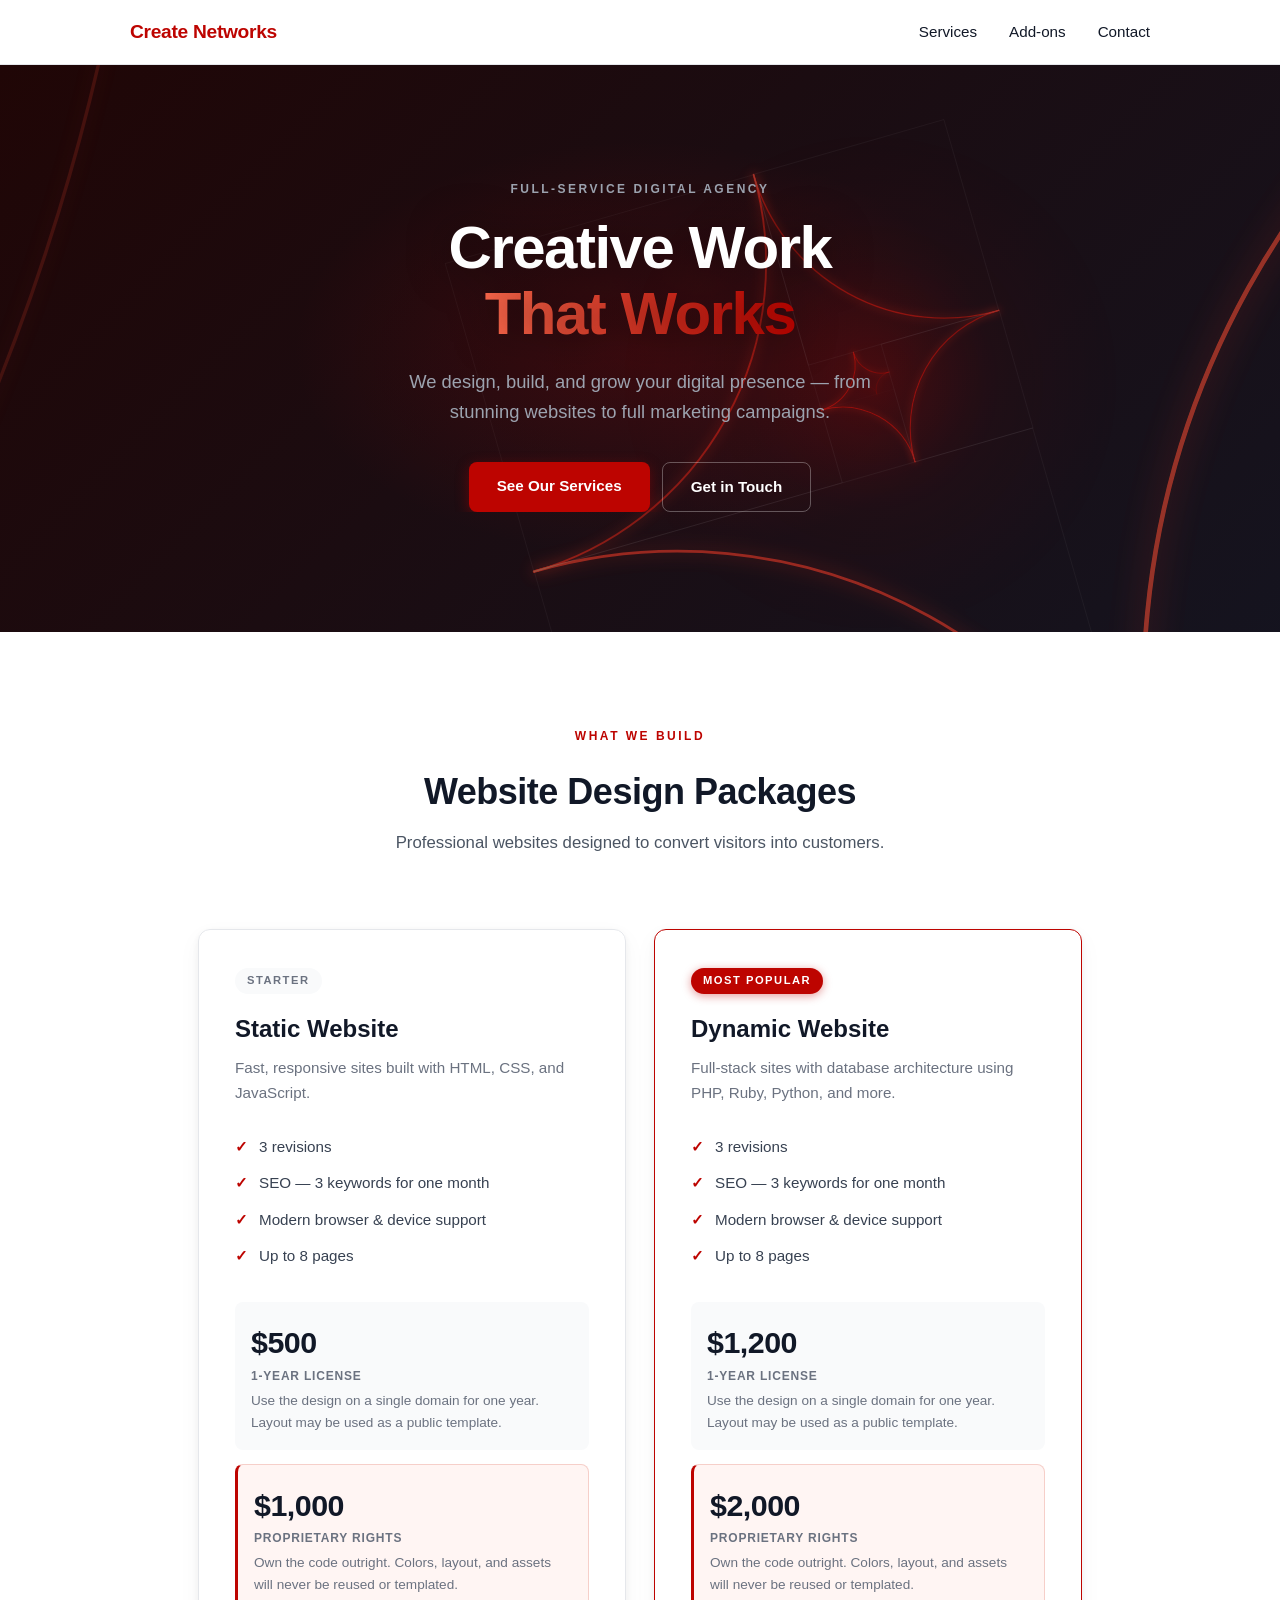
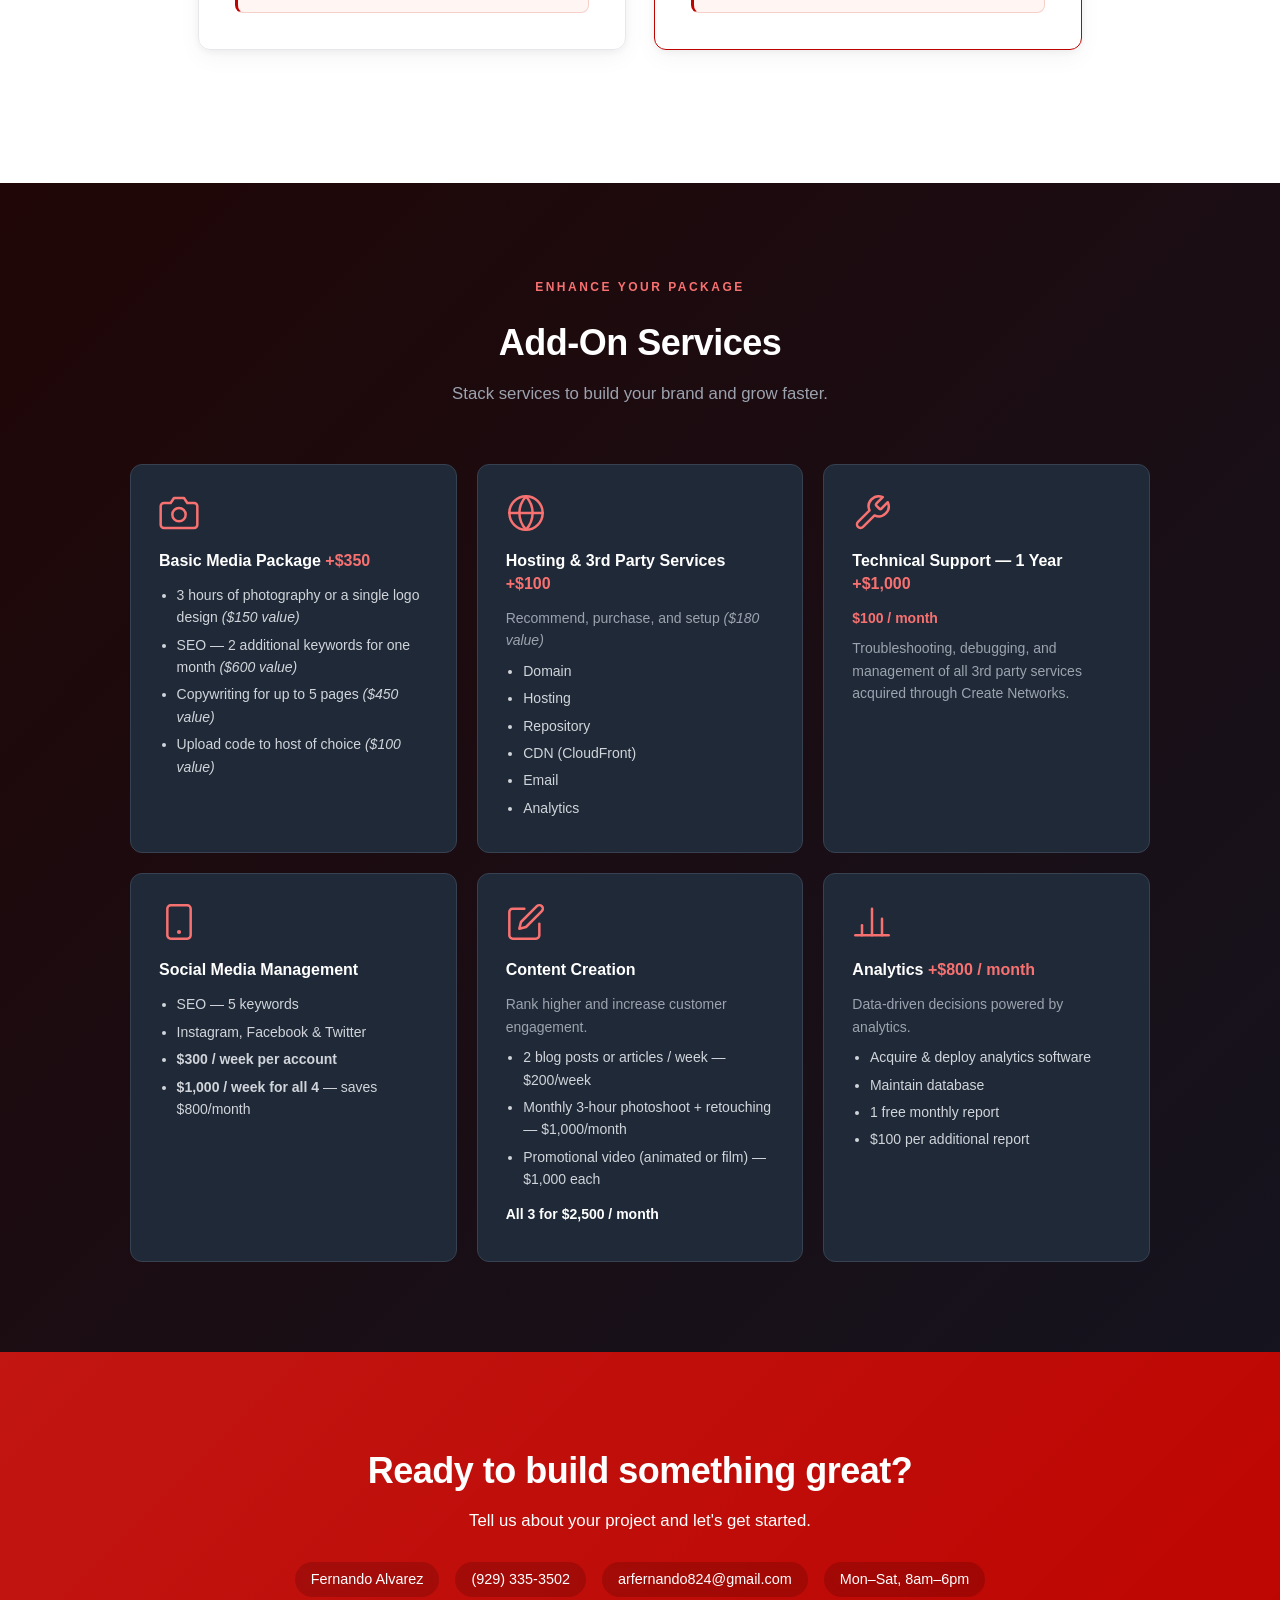
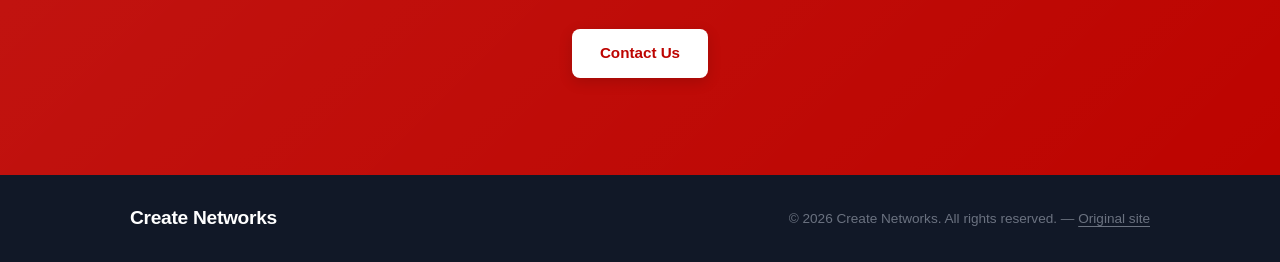
==== commit 530dc5f5: "Upgrade hero spiral to a true golden spiral; fix featured card glow clip Spiral: - Rebuilt as the re" ====
--- a/index.html
+++ b/index.html
@@ -48,8 +48,8 @@
   <section class="hero">
     <canvas id="spiral-canvas" aria-hidden="true"></canvas>
     <div class="container hero-inner">
-      <p class="eyebrow">Digital Agency</p>
-      <h1>Creative Work<br>That Works</h1>
+      <p class="eyebrow">Full-Service Digital Agency</p>
+      <h1>Creative Work<br><span class="accent">That Works</span></h1>
       <p class="hero-sub">We design, build, and grow your digital presence — from stunning websites to full marketing campaigns.</p>
       <div class="hero-actions">
         <a href="#services" class="btn btn-primary">See Our Services</a>
@@ -217,7 +217,7 @@
   <section id="contact" class="section cta-section">
     <div class="container cta-inner">
       <h2 class="reveal">Ready to build something great?</h2>
-      <p class="reveal d1">Reach out and let's get started.</p>
+      <p class="reveal d1">Tell us about your project and let's get started.</p>
       <div class="contact-chips reveal d2">
         <span>Fernando Alvarez</span>
         <a href="tel:+19293353502">(929) 335-3502</a>
@@ -271,111 +271,166 @@
       });
     });
 
-    // Fibonacci spiral — pauses off-screen and on hidden tab; skips if reduced motion
+    // Golden (Fibonacci) spiral — animated hero asset.
+    // Built as true connected quarter-circle arcs. The seamless infinite zoom
+    // comes from the construction's self-similarity: scaling by PHI and rotating
+    // -90 deg about the pole maps the whole figure onto itself, so frame(p) and
+    // frame(p+1) are identical and the loop never seams. Pauses off-screen / on a
+    // hidden tab; draws a single static frame if the visitor prefers reduced motion.
     (function () {
       const canvas = document.getElementById('spiral-canvas');
       if (!canvas) return;
-
-      // Respect reduced motion: draw one static frame and stop
+      const ctx = canvas.getContext('2d');
       const reduceMotion = window.matchMedia('(prefers-reduced-motion: reduce)').matches;
 
-      const ctx = canvas.getContext('2d');
-      const PHI  = 1.6180339887;
-      const STEP = Math.PI / 2;
-      const FADE_ARCS = 6;
-
-      let W, H, cx, cy;
+      const PHI = (1 + Math.sqrt(5)) / 2;
+      const Q   = Math.PI / 2;                                 // quarter turn
+      const POLE_X = -0.7236067977, POLE_Y = 1.1708203932;     // fixed point of the build
+
+      // Precompute the spiral once in "spiral space". Each entry is a quarter
+      // circle; rotation + uniform scale keep circles circular, so each can be
+      // stroked with a single ctx.arc — crisp and cheap.
+      const ARCS = [];
+      (function build() {
+        let ox = 0, oy = 0, a = Q, r = 1;
+        for (let n = 0; n < 40; n++) {
+          ARCS.push({ ox, oy, r, a0: a, a1: a + Q });
+          const ex = ox + r * Math.cos(a + Q), ey = oy + r * Math.sin(a + Q);
+          const rn = r * PHI;
+          ox = ex + rn * Math.cos(a + Q);
+          oy = ey + rn * Math.sin(a + Q);
+          a += 3 * Q; r = rn;
+        }
+      })();
+
+      let W, Hc, cx, cy, diag, fit;
       function resize() {
-        W = canvas.width  = canvas.offsetWidth;
-        H = canvas.height = canvas.offsetHeight;
-        cx = W / 2;
-        cy = H / 2;
+        W  = canvas.width  = canvas.offsetWidth;
+        Hc = canvas.height = canvas.offsetHeight;
+        cx = W * 0.68; cy = Hc * 0.56;   // pole off-center: keeps the core glow off the headline
+        diag = Math.hypot(W, Hc);
+        fit  = (diag * 0.34) / Math.pow(PHI, 18);    // a mid arc ~fills the view; arms bleed off
       }
       resize();
       window.addEventListener('resize', resize);
 
-      let drawn = 0;
-      let last  = null;
-      let rafId = null;
-
-      function drawFrame(ts) {
-        if (!last) last = ts;
-        drawn += (ts - last) / 1000 * 0.75;
+      const smooth = (e0, e1, x) => {
+        const t = Math.max(0, Math.min(1, (x - e0) / (e1 - e0)));
+        return t * t * (3 - 2 * t);
+      };
+
+      let phase = 0, last = null, rafId = null;
+
+      function render(p) {
+        const Sg = fit * Math.pow(PHI, p);           // global scale (zoom)
+        const Rg = -Q * p;                           // global rotation
+        const cR = Math.cos(Rg), sR = Math.sin(Rg);
+        const TX = (x, y) => [
+          cx + Sg * ((x - POLE_X) * cR - (y - POLE_Y) * sR),
+          cy + Sg * ((x - POLE_X) * sR + (y - POLE_Y) * cR)
+        ];
+
+        ctx.clearRect(0, 0, W, Hc);
+        ctx.lineCap = 'round';
+        ctx.lineJoin = 'round';
+
+        const pole = TX(POLE_X, POLE_Y);
+
+        // Glowing core at the pole — the spiral appears to emerge from here.
+        const core = ctx.createRadialGradient(pole[0], pole[1], 0, pole[0], pole[1], diag * 0.18);
+        core.addColorStop(0,   'rgba(189,4,0,0.45)');
+        core.addColorStop(0.5, 'rgba(140,3,0,0.12)');
+        core.addColorStop(1,   'rgba(120,0,0,0)');
+        ctx.fillStyle = core;
+        ctx.beginPath(); ctx.arc(pole[0], pole[1], diag * 0.18, 0, Math.PI * 2); ctx.fill();
+
+        // Faint Fibonacci squares — the golden-rectangle scaffold.
+        for (const A of ARCS) {
+          const rpx = Sg * A.r;
+          if (rpx < 48 || rpx > 0.6 * diag) continue;
+          const al = smooth(48, 130, rpx) * (1 - smooth(0.4 * diag, 0.6 * diag, rpx)) * 0.08;
+          if (al <= 0.002) continue;
+          const c0 = TX(A.ox, A.oy);
+          const c1 = TX(A.ox + A.r * Math.cos(A.a0),     A.oy + A.r * Math.sin(A.a0));
+          const c3 = TX(A.ox + A.r * Math.cos(A.a0 + Q), A.oy + A.r * Math.sin(A.a0 + Q));
+          const c2 = [c1[0] + c3[0] - c0[0], c1[1] + c3[1] - c0[1]];
+          ctx.beginPath();
+          ctx.moveTo(c0[0], c0[1]); ctx.lineTo(c1[0], c1[1]);
+          ctx.lineTo(c2[0], c2[1]); ctx.lineTo(c3[0], c3[1]); ctx.closePath();
+          ctx.lineWidth = 1; ctx.shadowBlur = 0;
+          ctx.strokeStyle = 'rgba(255,255,255,' + al + ')';
+          ctx.stroke();
+        }
+
+        // The spiral itself — additive blending gives a soft neon bloom on dark.
+        ctx.save();
+        ctx.globalCompositeOperation = 'lighter';
+
+        // Choose an on-screen arc to carry the bright "comet" head.
+        let comet = null, cometBest = Infinity;
+        for (const A of ARCS) {
+          const rpx = Sg * A.r;
+          if (rpx < 6 || rpx > diag) continue;
+          const d = Math.abs(rpx - 0.5 * diag);
+          if (d < cometBest) { cometBest = d; comet = A; }
+        }
+
+        for (const A of ARCS) {
+          const rpx = Sg * A.r;
+          if (rpx < 1.5 || rpx > 2.0 * diag) continue;
+          const alpha = smooth(2, 44, rpx) * (1 - smooth(0.95 * diag, 1.9 * diag, rpx));
+          if (alpha <= 0.01) continue;
+          const tt  = smooth(0, 0.55 * diag, rpx);   // 0 inner .. 1 outer
+          const ctr = TX(A.ox, A.oy);
+          const isComet = A === comet;
+          const g = Math.round(8 + 64 * tt);
+          const b = Math.round(4 + 44 * tt);
+          ctx.strokeStyle = 'rgba(' + Math.round(150 + 105 * tt) + ',' + g + ',' + b + ',' + alpha + ')';
+          ctx.lineWidth   = 1 + 2.4 * tt + (isComet ? 1.2 : 0);
+          ctx.shadowColor = 'rgba(255,60,35,0.9)';
+          ctx.shadowBlur  = (6 + 14 * tt) * (isComet ? 1.6 : 1);
+          ctx.beginPath();
+          ctx.arc(ctr[0], ctr[1], rpx, A.a0 + Rg, A.a1 + Rg, false);
+          ctx.stroke();
+        }
+
+        // Comet head — a white-hot point riding the leading edge.
+        if (comet) {
+          const e = TX(comet.ox + comet.r * Math.cos(comet.a1), comet.oy + comet.r * Math.sin(comet.a1));
+          const gr = ctx.createRadialGradient(e[0], e[1], 0, e[0], e[1], 18);
+          gr.addColorStop(0,    'rgba(255,245,240,0.95)');
+          gr.addColorStop(0.35, 'rgba(255,90,55,0.8)');
+          gr.addColorStop(1,    'rgba(255,60,40,0)');
+          ctx.shadowBlur = 0;
+          ctx.fillStyle = gr;
+          ctx.beginPath(); ctx.arc(e[0], e[1], 18, 0, Math.PI * 2); ctx.fill();
+          ctx.fillStyle = 'rgba(255,255,255,0.95)';
+          ctx.beginPath(); ctx.arc(e[0], e[1], 2.3, 0, Math.PI * 2); ctx.fill();
+        }
+
+        ctx.restore();
+        ctx.shadowBlur = 0;
+      }
+
+      function loop(ts) {
+        if (last === null) last = ts;
+        phase += (ts - last) / 1000 * 0.07;   // ~14s per self-similar cycle
         last = ts;
-
-        ctx.clearRect(0, 0, W, H);
-
-        const maxR = Math.min(W, H) * 0.46;
-        const BASE = maxR / Math.pow(PHI, drawn / STEP);
-        const sLast  = Math.floor(drawn / STEP);
-        const sFirst = Math.max(0, sLast - 14);
-
-        for (let s = sFirst; s <= sLast; s++) {
-          const t0 = s * STEP;
-          const t1 = Math.min((s + 1) * STEP, drawn);
-          if (t0 >= t1) continue;
-
-          const age      = drawn - t0;
-          const fade     = Math.max(0, 1 - age / (FADE_ARCS * STEP));
-          const isNewest = s === sLast;
-
-          ctx.beginPath();
-          const pts = isNewest ? 80 : 40;
-          for (let i = 0; i <= pts; i++) {
-            const t = t0 + (t1 - t0) * (i / pts);
-            const r = BASE * Math.pow(PHI, t / STEP);
-            const x = cx + r * Math.cos(t);
-            const y = cy + r * Math.sin(t);
-            i === 0 ? ctx.moveTo(x, y) : ctx.lineTo(x, y);
-          }
-
-          if (isNewest) {
-            ctx.shadowColor = 'rgba(255, 90, 60, 0.9)';
-            ctx.shadowBlur  = 14;
-            ctx.strokeStyle = `rgba(255, 190, 170, ${fade})`;
-            ctx.lineWidth   = 1.8;
-          } else {
-            ctx.shadowBlur  = 0;
-            ctx.strokeStyle = `rgba(255, 255, 255, ${fade * 0.45})`;
-            ctx.lineWidth   = Math.max(0.3, 1.4 * fade);
-          }
-          ctx.stroke();
-          ctx.shadowBlur = 0;
-        }
-
-        const tipX = cx + maxR * Math.cos(drawn);
-        const tipY = cy + maxR * Math.sin(drawn);
-        ctx.beginPath();
-        ctx.arc(tipX, tipY, 3.5, 0, Math.PI * 2);
-        ctx.fillStyle   = 'rgba(255, 160, 130, 0.95)';
-        ctx.shadowColor = 'rgba(255, 80, 50, 1)';
-        ctx.shadowBlur  = 18;
-        ctx.fill();
-        ctx.shadowBlur = 0;
-
-        rafId = requestAnimationFrame(drawFrame);
+        if (phase >= 1) phase -= 1;            // seamless wrap: frame(p) === frame(p+1)
+        render(phase);
+        rafId = requestAnimationFrame(loop);
       }
-
-      function start() { if (!rafId) { last = null; rafId = requestAnimationFrame(drawFrame); } }
-      function stop()  { if (rafId)  { cancelAnimationFrame(rafId); rafId = null; } }
+      function start() { if (!rafId) { last = null; rafId = requestAnimationFrame(loop); } }
+      function stop()  { if (rafId) { cancelAnimationFrame(rafId); rafId = null; } }
 
       if (reduceMotion) {
-        // Draw one static frame of the spiral then stop
-        drawn = Math.PI * 6;
-        drawFrame(0);
-        stop();
+        render(0);
       } else {
-        // Pause when hero scrolls off screen
-        const visObs = new IntersectionObserver(
-          (entries) => entries[0].isIntersecting ? start() : stop(),
+        new IntersectionObserver(
+          (es) => es[0].isIntersecting ? start() : stop(),
           { threshold: 0 }
-        );
-        visObs.observe(canvas);
-
-        // Pause when tab is hidden
-        document.addEventListener('visibilitychange', () => {
-          document.hidden ? stop() : start();
-        });
+        ).observe(canvas);
+        document.addEventListener('visibilitychange', () => { document.hidden ? stop() : start(); });
       }
     })();
 
--- a/style.css
+++ b/style.css
@@ -36,7 +36,8 @@
   transition: opacity 0.65s cubic-bezier(0.16, 1, 0.3, 1),
               transform 0.65s cubic-bezier(0.16, 1, 0.3, 1);
 }
-.reveal.visible { opacity: 1; transform: none; }
+/* must out-specify "html.js .reveal" above, so scope under html.js too */
+html.js .reveal.visible { opacity: 1; transform: none; }
 .d1 { transition-delay: 0.08s; }
 .d2 { transition-delay: 0.16s; }
 .d3 { transition-delay: 0.24s; }
@@ -175,6 +176,18 @@
   text-shadow: 0 2px 40px rgba(0, 0, 0, 0.5);
 }
 
+/* red gradient accent on the second line — fallback solid for old browsers */
+.hero h1 .accent { color: #ff5630; }
+@supports ((-webkit-background-clip: text) or (background-clip: text)) {
+  .hero h1 .accent {
+    background: linear-gradient(90deg, #ff6a4d, #bd0400);
+    -webkit-background-clip: text;
+    background-clip: text;
+    -webkit-text-fill-color: transparent;
+    color: transparent;
+  }
+}
+
 .hero-sub {
   font-size: 1.15rem;
   color: var(--gray-light);
@@ -252,6 +265,10 @@
 /* ── Sections ────────────────────────────────────── */
 .section { padding: 90px 20px; }
 
+/* utilities.css sets ".container { overflow: auto }", which clips the featured
+   card's glow. style.css loads on this page only, so lift the clip for sections. */
+.section .container { overflow: visible; }
+
 .section-dark {
   background: linear-gradient(-45deg, #0f172a, #1a0505, #111827, #200606);
   background-size: 400% 400%;
@@ -292,6 +309,8 @@
   max-width: 900px;
   margin: 0 auto;
   perspective: 1200px;
+  /* breathing room so the featured card's glow is never visually cut off */
+  padding: 16px 8px 44px;
 }
 
 .pricing-card {
@@ -333,8 +352,8 @@
 }
 
 @keyframes borderGlow {
-  0%, 100% { box-shadow: 0 0 0 2px var(--primary), 0 8px 30px rgba(189,4,0,0.15), 0 30px 60px rgba(189,4,0,0.08); }
-  50%       { box-shadow: 0 0 0 2px var(--primary), 0 8px 40px rgba(189,4,0,0.35), 0 30px 60px rgba(189,4,0,0.14); }
+  0%, 100% { box-shadow: 0 0 0 2px var(--primary), 0 0 28px rgba(189,4,0,0.22), 0 18px 44px rgba(189,4,0,0.16); }
+  50%       { box-shadow: 0 0 0 2px var(--primary), 0 0 46px rgba(189,4,0,0.42), 0 22px 54px rgba(189,4,0,0.26); }
 }
 
 .featured-card {
@@ -417,8 +436,9 @@
 .pricing-option:hover { transform: translateX(4px); }
 
 .pricing-option.highlight {
-  background: #fff1f1;
-  border: 1px solid #fecaca;
+  background: #fff5f3;
+  border: 1px solid #f6cfc9;
+  border-left: 3px solid var(--primary);
 }
 
 .price {
